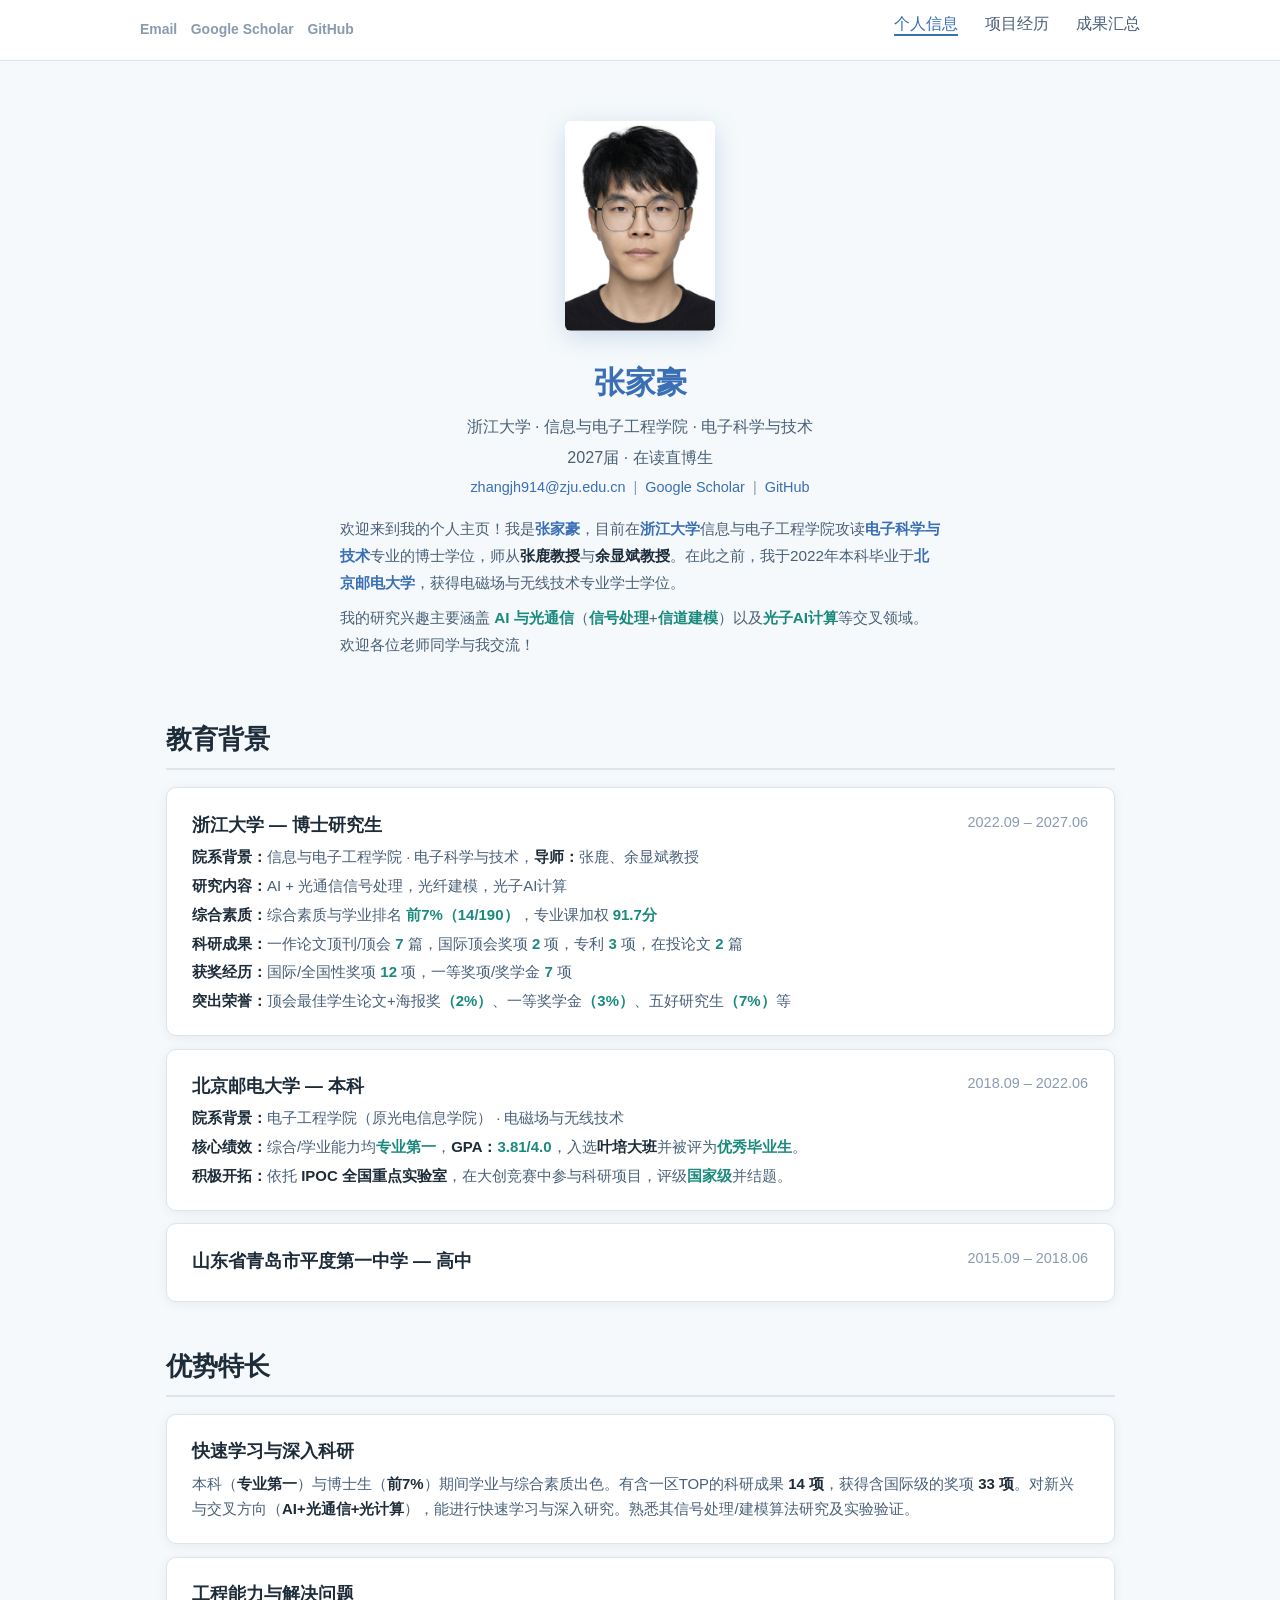
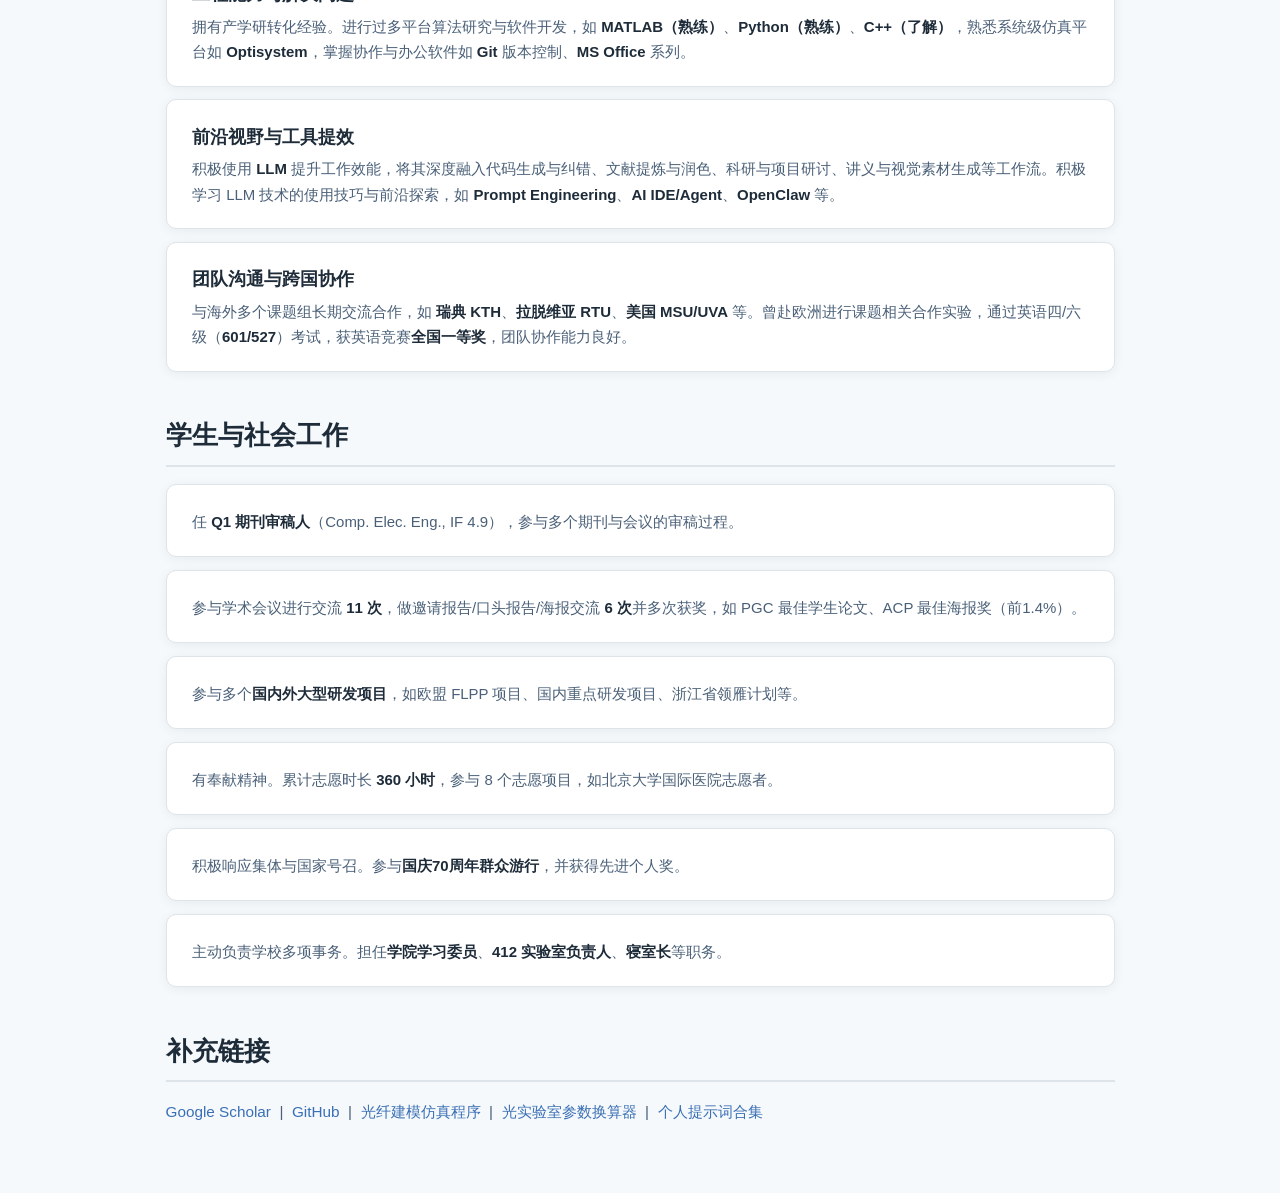
==== index.html @ 72819940 "version init" ====
<!DOCTYPE html>
<html lang="zh-CN">
<head>
  <meta charset="UTF-8">
  <meta name="viewport" content="width=device-width, initial-scale=1.0">
  <title>个人信息</title>
  <link rel="stylesheet" href="css/style.css">
</head>
<body>

<nav>
  <div class="nav-inner">
    <div class="nav-ext">
      <a href="mailto:zhangjh914@zju.edu.cn">Email</a>
      <a href="https://scholar.google.com/citations?user=K3w2-VYAAAAJ&hl=EN">Google Scholar</a>
      <a href="https://github.com/PDogan233">GitHub</a>
    </div>
    <ul class="nav-links">
      <li><a href="index.html" data-page="index.html">个人信息</a></li>
      <li><a href="projects.html" data-page="projects.html">项目经历</a></li>
      <li><a href="publications.html" data-page="publications.html">成果汇总</a></li>
    </ul>
  </div>
</nav>

<main>

  <!-- ====== 个人信息概览 ====== -->
  <div class="hero">
    <img class="hero-photo" src="images/personal-photo.png" alt="张家豪">
    <h1><span>张家豪</span></h1>
    <p class="info-line">浙江大学 · 信息与电子工程学院 · 电子科学与技术</p>
    <p class="info-line">2027届 · 在读直博生</p>


    <p style="font-size:.85rem;color:var(--muted);">
      <a href="mailto:zhangjh914@zju.edu.cn">zhangjh914@zju.edu.cn</a> &nbsp;|&nbsp;
      <a href="https://scholar.google.com/citations?user=K3w2-VYAAAAJ&hl=EN">Google Scholar</a> &nbsp;|&nbsp;
      <a href="https://github.com/PDogan233">GitHub</a>
    </p>

    <p style="max-width:600px;margin:1rem auto 0;font-size:.9rem;text-align:left;color:var(--text-l);line-height:1.75;">
      欢迎来到我的个人主页！我是<span style="color:var(--primary);font-weight:600;">张家豪</span>，目前在<span style="color:var(--primary);font-weight:600;">浙江大学</span>信息与电子工程学院攻读<span style="color:var(--primary);font-weight:600;">电子科学与技术</span>专业的博士学位，师从<strong>张鹿教授</strong>与<strong>余显斌教授</strong>。在此之前，我于2022年本科毕业于<span style="color:var(--primary);font-weight:600;">北京邮电大学</span>，获得电磁场与无线技术专业学士学位。
    </p>
    <p style="max-width:600px;margin:.5rem auto 0;font-size:.9rem;text-align:left;color:var(--text-l);line-height:1.75;">
      我的研究兴趣主要涵盖<span style="color:var(--accent);font-weight:600;"> AI 与光通信</span>（<span style="color:var(--accent);font-weight:600;">信号处理</span>+<span style="color:var(--accent);font-weight:600;">信道建模</span>）以及<span style="color:var(--accent);font-weight:600;">光子AI计算</span>等交叉领域。欢迎各位老师同学与我交流！
    </p>
  </div>

  <!-- ====== 教育背景 ====== -->
  <h2>教育背景</h2>

  <div class="edu-item">
    <div class="edu-head">
      <span class="edu-school">浙江大学 — 博士研究生</span>
      <span class="edu-period">2022.09 – 2027.06</span>
    </div>
    <div class="edu-detail"><strong>院系背景：</strong>信息与电子工程学院 · 电子科学与技术，<strong>导师：</strong>张鹿、余显斌教授</div>
    <div class="edu-detail"><strong>研究内容：</strong>AI + 光通信信号处理，光纤建模，光子AI计算</div>
    <div class="edu-detail"><strong>综合素质：</strong>综合素质与学业排名 <span style="color:var(--accent);font-weight:600;">前7%（14/190）</span>，专业课加权 <span style="color:var(--accent);font-weight:600;">91.7分</span></div>
    <div class="edu-detail"><strong>科研成果：</strong>一作论文顶刊/顶会 <span style="color:var(--accent);font-weight:600;">7</span> 篇，国际顶会奖项 <span style="color:var(--accent);font-weight:600;">2</span> 项，专利 <span style="color:var(--accent);font-weight:600;">3</span> 项，在投论文 <span style="color:var(--accent);font-weight:600;">2</span> 篇</div>
    <div class="edu-detail"><strong>获奖经历：</strong>国际/全国性奖项 <span style="color:var(--accent);font-weight:600;">12</span> 项，一等奖项/奖学金 <span style="color:var(--accent);font-weight:600;">7</span> 项</div>
    <div class="edu-detail"><strong>突出荣誉：</strong>顶会最佳学生论文+海报奖<span style="color:var(--accent);font-weight:600;">（2%）</span>、一等奖学金<span style="color:var(--accent);font-weight:600;">（3%）</span>、五好研究生<span style="color:var(--accent);font-weight:600;">（7%）</span>等</div>
  </div>

  <div class="edu-item">
    <div class="edu-head">
      <span class="edu-school">北京邮电大学 — 本科</span>
      <span class="edu-period">2018.09 – 2022.06</span>
    </div>
    <div class="edu-detail"><strong>院系背景：</strong>电子工程学院（原光电信息学院） · 电磁场与无线技术</div>
    <div class="edu-detail"><strong>核心绩效：</strong>综合/学业能力均<span style="color:var(--accent);font-weight:600;">专业第一</span>，<strong>GPA：</strong><span style="color:var(--accent);font-weight:600;">3.81/4.0</span>，入选<strong>叶培大班</strong>并被评为<span style="color:var(--accent);font-weight:600;">优秀毕业生</span>。</div>
    <div class="edu-detail"><strong>积极开拓：</strong>依托 <strong>IPOC 全国重点实验室</strong>，在大创竞赛中参与科研项目，评级<span style="color:var(--accent);font-weight:600;">国家级</span>并结题。</div>
  </div>

  <div class="edu-item">
    <div class="edu-head">
      <span class="edu-school">山东省青岛市平度第一中学 — 高中</span>
      <span class="edu-period">2015.09 – 2018.06</span>
    </div>
  </div>

  
  <!-- ====== 优势特长 ====== -->
  <h2>优势特长</h2>

  <div class="edu-item">
    <div class="edu-head">
      <span class="edu-school">快速学习与深入科研</span>
    </div>
    <div class="edu-detail">本科（<strong>专业第一</strong>）与博士生（<strong>前7%</strong>）期间学业与综合素质出色。有含一区TOP的科研成果 <strong>14 项</strong>，获得含国际级的奖项 <strong>33 项</strong>。对新兴与交叉方向（<strong>AI+光通信+光计算</strong>），能进行快速学习与深入研究。熟悉其信号处理/建模算法研究及实验验证。</div>
  </div>

  <div class="edu-item">
    <div class="edu-head">
      <span class="edu-school">工程能力与解决问题</span>
    </div>
    <div class="edu-detail">拥有产学研转化经验。进行过多平台算法研究与软件开发，如 <strong>MATLAB（熟练）</strong>、<strong>Python（熟练）</strong>、<strong>C++（了解）</strong>，熟悉系统级仿真平台如 <strong>Optisystem</strong>，掌握协作与办公软件如 <strong>Git</strong> 版本控制、<strong>MS Office</strong> 系列。</div>
  </div>

  <div class="edu-item">
    <div class="edu-head">
      <span class="edu-school">前沿视野与工具提效</span>
    </div>
    <div class="edu-detail">积极使用 <strong>LLM</strong> 提升工作效能，将其深度融入代码生成与纠错、文献提炼与润色、科研与项目研讨、讲义与视觉素材生成等工作流。积极学习 LLM 技术的使用技巧与前沿探索，如 <strong>Prompt Engineering</strong>、<strong>AI IDE/Agent</strong>、<strong>OpenClaw</strong> 等。</div>
  </div>

  <div class="edu-item">
    <div class="edu-head">
      <span class="edu-school">团队沟通与跨国协作</span>
    </div>
    <div class="edu-detail">与海外多个课题组长期交流合作，如 <strong>瑞典 KTH</strong>、<strong>拉脱维亚 RTU</strong>、<strong>美国 MSU/UVA</strong> 等。曾赴欧洲进行课题相关合作实验，通过英语四/六级（<strong>601/527</strong>）考试，获英语竞赛<strong>全国一等奖</strong>，团队协作能力良好。</div>
  </div>


  <!-- ====== 学生与社会工作 ====== -->
  <h2>学生与社会工作</h2>

  <div class="edu-item">
    <div class="edu-detail">任 <strong>Q1 期刊审稿人</strong>（Comp. Elec. Eng., IF 4.9），参与多个期刊与会议的审稿过程。</div>
  </div>

  <div class="edu-item">
    <div class="edu-detail">参与学术会议进行交流 <strong>11 次</strong>，做邀请报告/口头报告/海报交流 <strong>6 次</strong>并多次获奖，如 PGC 最佳学生论文、ACP 最佳海报奖（前1.4%）。</div>
  </div>

  <div class="edu-item">
    <div class="edu-detail">参与多个<strong>国内外大型研发项目</strong>，如欧盟 FLPP 项目、国内重点研发项目、浙江省领雁计划等。</div>
  </div>

  <div class="edu-item">
    <div class="edu-detail">有奉献精神。累计志愿时长 <strong>360 小时</strong>，参与 8 个志愿项目，如北京大学国际医院志愿者。</div>
  </div>

  <div class="edu-item">
    <div class="edu-detail">积极响应集体与国家号召。参与<strong>国庆70周年群众游行</strong>，并获得先进个人奖。</div>
  </div>

  <div class="edu-item">
    <div class="edu-detail">主动负责学校多项事务。担任<strong>学院学习委员</strong>、<strong>412 实验室负责人</strong>、<strong>寝室长</strong>等职务。</div>
  </div>

  <!-- ====== 补充链接 ====== -->
  <h2>补充链接</h2>

  <p style="font-size:.9rem;color:var(--text-l);margin-bottom:1rem;">
    <a href="https://scholar.google.com/citations?user=K3w2-VYAAAAJ&hl=EN">Google Scholar</a> &nbsp;|&nbsp;
    <a href="https://github.com/PDogan233">GitHub</a> &nbsp;|&nbsp;
    <a href="https://github.com/PDogan233/DP-WDM-Fiber">光纤建模仿真程序</a> &nbsp;|&nbsp;
    <a href="https://www.lingguang.com/share/FLASH_APP-3b18d23e-ca1c-4d21-a9f2-0023d92fe38939">光实验室参数换算器</a> &nbsp;|&nbsp;
    <a href="https://docs.qq.com/doc/DR2hmRXVwcE5vS21S">个人提示词合集</a>
  </p>

</main>


<script src="js/main.js"></script>
</body>
</html>
---- css/style.css ----
/* ===== Reset & Variables ===== */
*, *::before, *::after { box-sizing: border-box; margin: 0; padding: 0; }

:root {
  --bg:        #f5f9fb;
  --surface:   #ffffff;
  --primary:   #3a6fb5;
  --primary-d: #2b5590;
  --accent:    #1a8a7d;
  --text:      #1e2c3a;
  --text-l:    #4a6078;
  --border:    #dde4ea;
  --muted:     #8a9bb0;
  --radius:    10px;
  --shadow:    0 2px 12px rgba(0,0,0,.06);
  --max-w:     1000px;
}

html { font-size: 17px; scroll-behavior: smooth; }

body {
  font-family: -apple-system, BlinkMacSystemFont, "Segoe UI", Roboto, Oxygen,
    Ubuntu, Cantarell, "Helvetica Neue", "Microsoft YaHei", "微软雅黑", sans-serif;
  color: var(--text); background: var(--bg); line-height: 1.7;
  min-height: 100vh; display: flex; flex-direction: column;
}

/* ===== Navigation ===== */
nav {
  background: var(--surface); border-bottom: 1px solid var(--border);
  padding: 0 1.5rem; position: sticky; top: 0; z-index: 100;
}
.nav-inner {
  max-width: var(--max-w); margin: 0 auto;
  display: flex; align-items: center; justify-content: space-between; height: 60px;
}
.nav-ext { display: flex; gap: .8rem; align-items: center; }
.nav-ext a {
  font-size: .82rem; font-weight: 600; color: var(--muted); text-decoration: none;
  transition: color .2s;
}
.nav-ext a:hover { color: var(--primary); }
.nav-links { display: flex; gap: 1.6rem; list-style: none; align-items: center; }
.nav-links a {
  text-decoration: none; color: var(--text-l); font-weight: 500; font-size: 0.95rem;
  padding-bottom: 2px; border-bottom: 2px solid transparent; transition: color .2s;
}
.nav-links a:hover, .nav-links a.active { color: var(--primary); border-bottom-color: var(--primary); }

/* ===== Main ===== */
main {
  flex: 1; max-width: var(--max-w); width: 100%; margin: 0 auto; padding: 3rem 1.5rem;
}

/* ===== Typography ===== */
h1 { font-size: 2.0rem; color: var(--text); margin-bottom: .3rem; }
h2 {
  font-size: 1.5rem; color: var(--text); margin: 2.5rem 0 1rem;
  padding-bottom: .4rem; border-bottom: 2px solid var(--border);
}
h3 { font-size: 1.15rem; color: var(--primary); margin: 1.5rem 0 .5rem; }
p  { color: var(--text-l); margin-bottom: .75rem; }
a  { color: var(--primary); text-decoration: none; }
a:hover { text-decoration: underline; }
strong { color: var(--text); }
ul, ol { color: var(--text-l); margin: .5rem 0 .75rem 1.5rem; }
li { margin-bottom: .4rem; }
hr { border: none; border-top: 1px solid var(--border); margin: 2rem 0; }

/* ===== Tables ===== */
table { width: 100%; border-collapse: collapse; margin: 1rem 0; font-size: .88rem; }
td, th { padding: .5rem .75rem; border-bottom: 1px solid var(--border); color: var(--text-l); text-align: left; }
th { font-weight: 600; color: var(--text); }

/* ===== Cards ===== */
.card-grid {
  display: grid; grid-template-columns: repeat(auto-fill, minmax(260px, 1fr)); gap: 1rem; margin: 1rem 0;
}
.card {
  background: var(--surface); border: 1px solid var(--border);
  border-radius: var(--radius); padding: 1.25rem 1.5rem; box-shadow: var(--shadow);
}
.card h4 { color: var(--accent); margin-bottom: .3rem; font-size: .95rem; }

/* ===== Home / Personal Info ===== */
.hero {
  text-align: center; padding: .5rem 0 1rem;
  max-width: 640px; margin: 0 auto;
}
.hero-photo {
  width: 150px; height: 210px; border-radius: 6px;
  object-fit: cover; display: block; margin: 0 auto 1.5rem;
  box-shadow: 0 6px 24px rgba(58,111,181,.22);
}
.hero h1 { font-size: 1.8rem; }
.hero h1 span { color: var(--primary); }
.hero .info-line { font-size: .95rem; color: var(--text-l); margin-bottom: .2rem; }

.info-table { width: 100%; max-width: 550px; margin: 0 auto 1.5rem; }
.info-table td { padding: .3rem .5rem; border: none; font-size: .9rem; }
.info-table td:first-child { font-weight: 600; color: var(--text); width: 85px; white-space: nowrap; }

/* ===== Education items ===== */
.edu-item {
  background: var(--surface); border: 1px solid var(--border);
  border-radius: var(--radius); padding: 1.25rem 1.5rem; margin-bottom: .75rem; box-shadow: var(--shadow);
}
.edu-item .edu-head { display: flex; justify-content: space-between; flex-wrap: wrap; gap: .5rem; margin-bottom: .25rem; }
.edu-item .edu-school { font-weight: 700; font-size: 1.05rem; color: var(--text); }
.edu-item .edu-period { font-size: .85rem; color: var(--muted); font-weight: 500; white-space: nowrap; }
.edu-item .edu-detail { font-size: .88rem; color: var(--text-l); margin-top: .2rem; }

/* ===== Research / Project cards ===== */
.proj-card {
  background: var(--surface); border: 1px solid var(--border);
  border-radius: var(--radius); padding: 1.5rem 1.75rem; margin-bottom: 1.25rem;
  box-shadow: var(--shadow); transition: transform .2s, box-shadow .2s;
}
.proj-card:hover { transform: translateY(-2px); box-shadow: 0 8px 28px rgba(0,0,0,.1); }
.proj-card h3 { font-size: 1.1rem; color: var(--text); margin: 0 0 .3rem; }
.proj-card .proj-head { display: flex; justify-content: space-between; flex-wrap: wrap; gap: .5rem; align-items: baseline; }
.proj-card .proj-period { font-size: .82rem; color: var(--muted); font-weight: 500; white-space: nowrap; }
.proj-card .proj-role { display: inline-block; background: #eaf1f7; color: var(--primary); padding: .15rem .6rem; border-radius: 4px; font-size: .78rem; font-weight: 600; margin: .4rem 0 .5rem; }
.proj-card .proj-goal { font-size: .9rem; color: var(--text-l); margin-bottom: .5rem; }
.proj-card .proj-outcome { font-size: .88rem; color: var(--text-l); padding-left: .75rem; border-left: 3px solid var(--accent); }

/* ===== Internship card ===== */
.intern-card {
  background: var(--surface); border: 1px solid var(--accent);
  border-radius: var(--radius); padding: 1.5rem 1.75rem; margin-bottom: 1.25rem;
  box-shadow: var(--shadow);
}
.intern-card h3 { color: var(--accent); margin: 0 0 .3rem; }

/* ===== Skills tags ===== */
.tags { display: flex; flex-wrap: wrap; gap: .4rem; margin-top: .5rem; }
.tag {
  background: #eaf1f7; color: var(--primary);
  padding: .25rem .65rem; border-radius: 20px; font-size: .8rem; font-weight: 500;
}

/* ===== Footer ===== */
footer {
  text-align: center; padding: 1.5rem; color: var(--muted);
  font-size: .8rem; border-top: 1px solid var(--border); background: var(--surface);
}

/* ===== Responsive ===== */
@media (max-width: 700px) {
  .nav-links { gap: .8rem; }
  .nav-links a { font-size: .82rem; }
  .hero h1 { font-size: 1.8rem; }
}
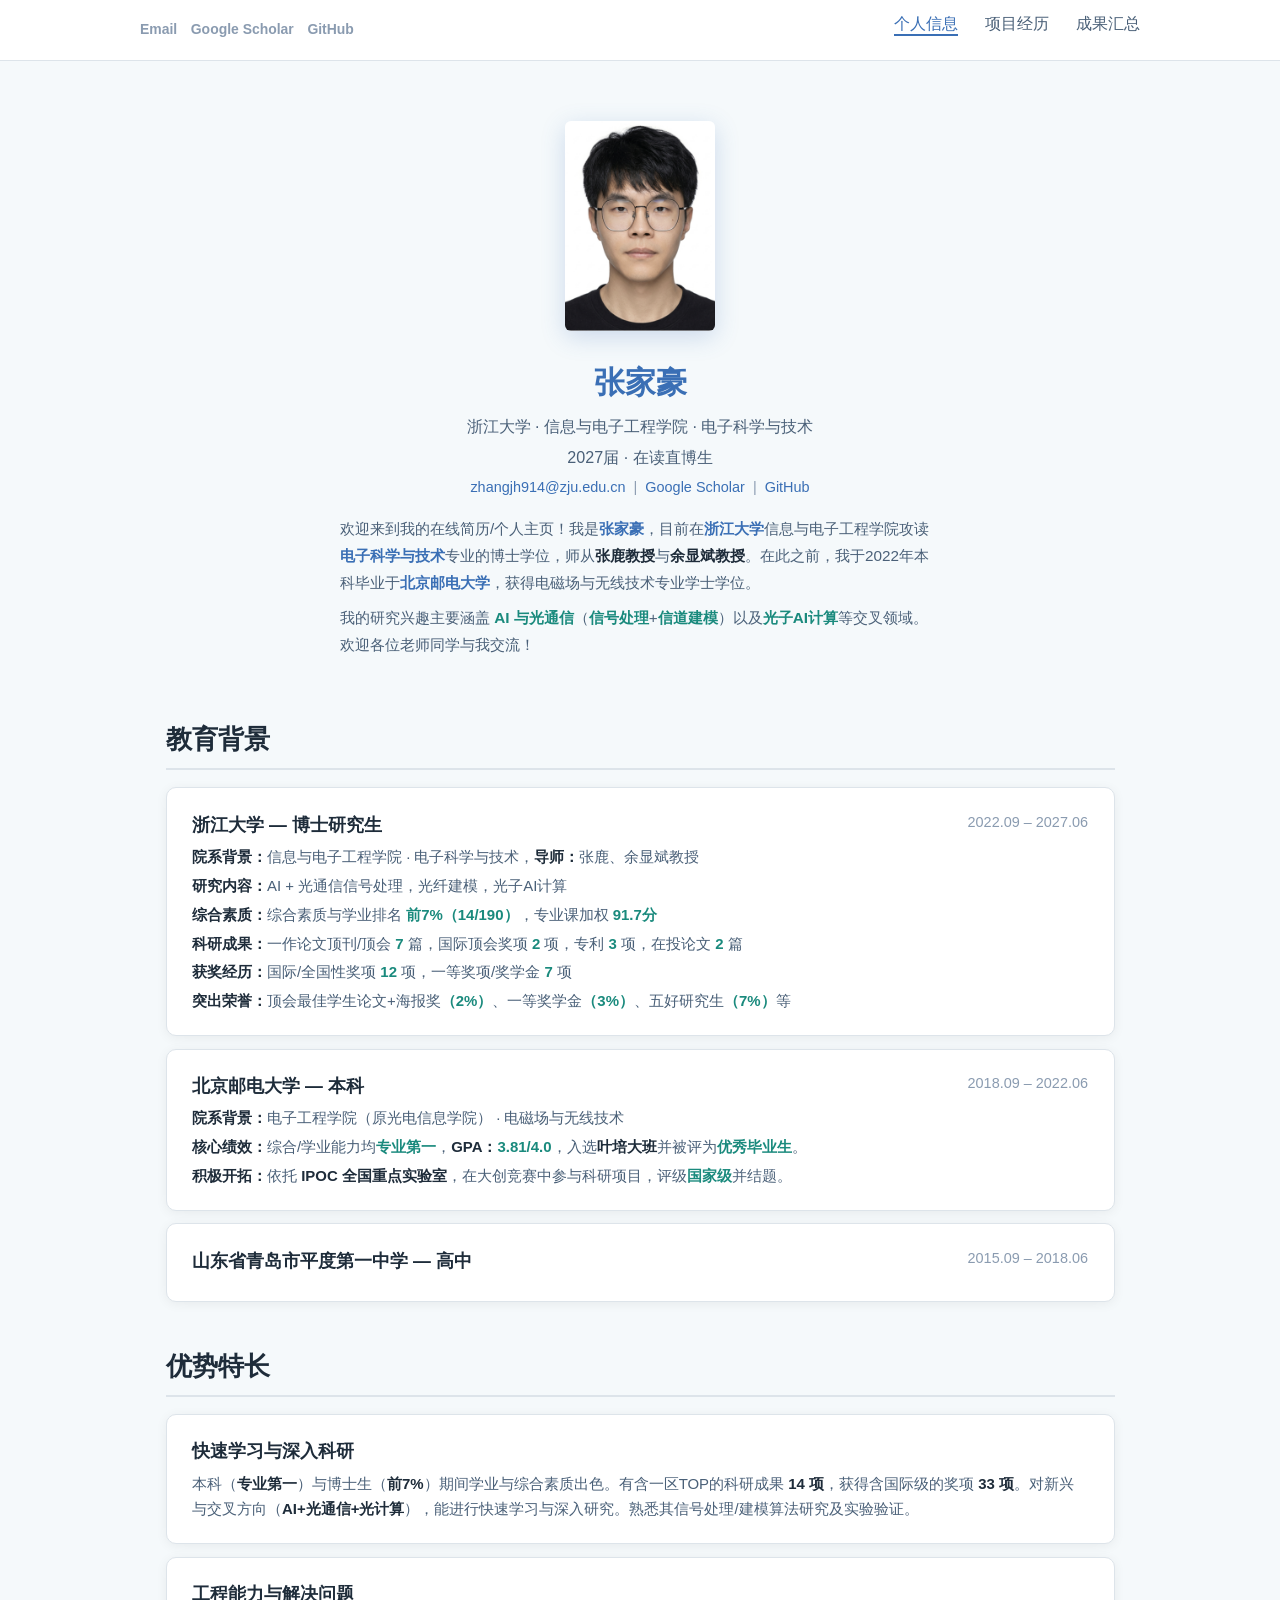
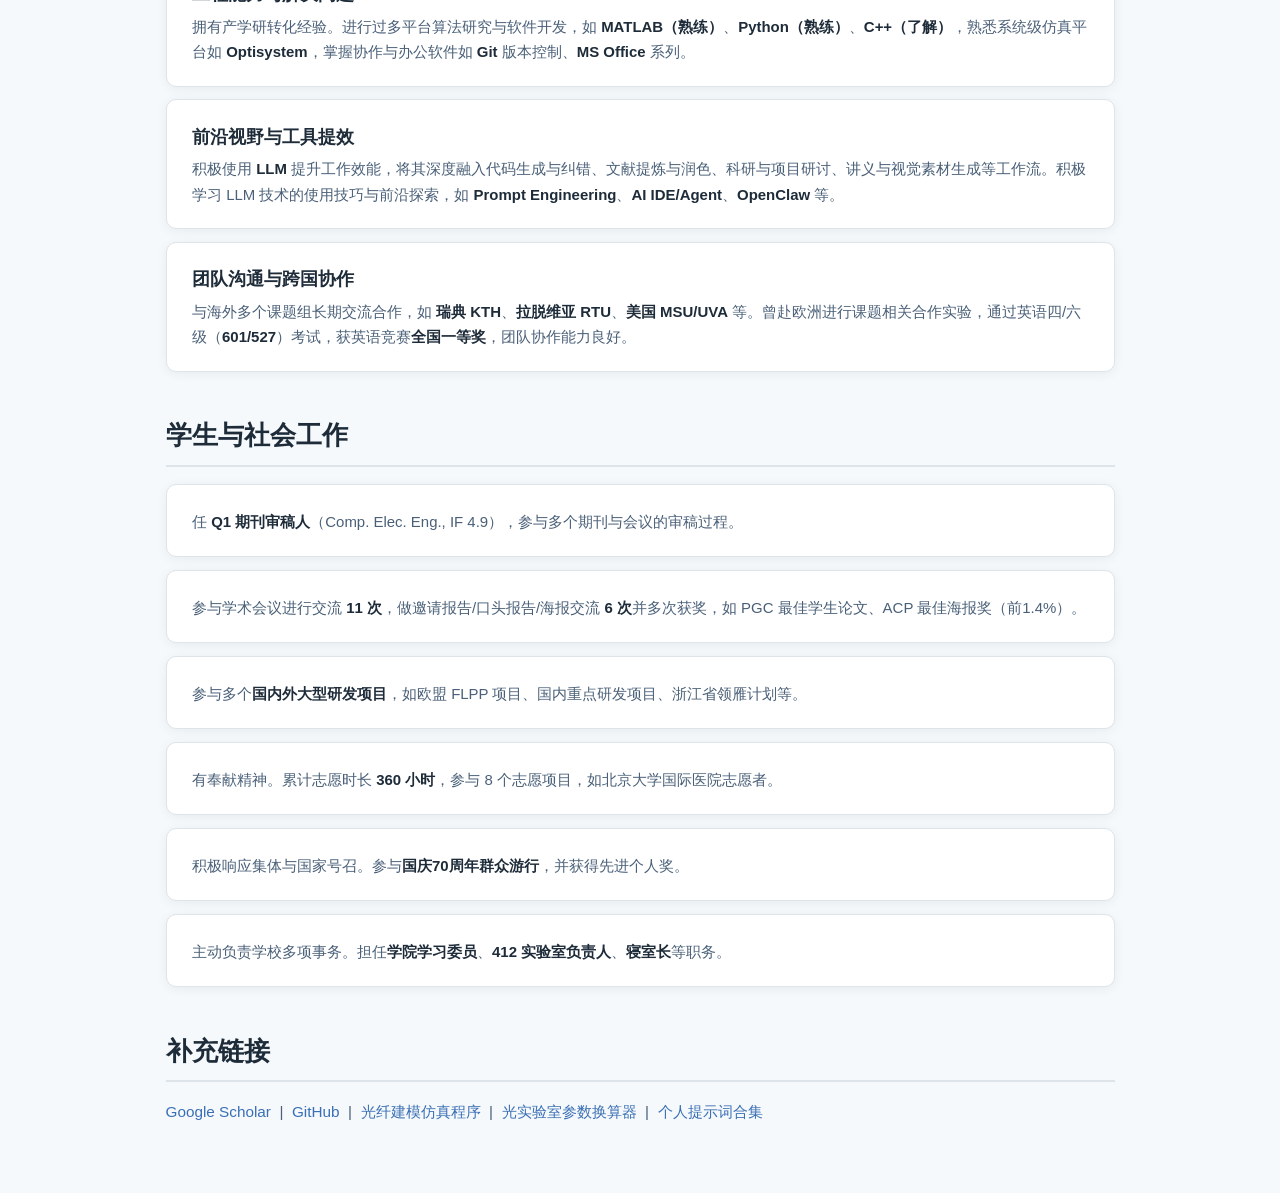
==== commit 90bf6d05: "final" ====
--- a/index.html
+++ b/index.html
@@ -40,7 +40,7 @@
     </p>
 
     <p style="max-width:600px;margin:1rem auto 0;font-size:.9rem;text-align:left;color:var(--text-l);line-height:1.75;">
-      欢迎来到我的个人主页！我是<span style="color:var(--primary);font-weight:600;">张家豪</span>，目前在<span style="color:var(--primary);font-weight:600;">浙江大学</span>信息与电子工程学院攻读<span style="color:var(--primary);font-weight:600;">电子科学与技术</span>专业的博士学位，师从<strong>张鹿教授</strong>与<strong>余显斌教授</strong>。在此之前，我于2022年本科毕业于<span style="color:var(--primary);font-weight:600;">北京邮电大学</span>，获得电磁场与无线技术专业学士学位。
+      欢迎来到我的在线简历/个人主页！我是<span style="color:var(--primary);font-weight:600;">张家豪</span>，目前在<span style="color:var(--primary);font-weight:600;">浙江大学</span>信息与电子工程学院攻读<span style="color:var(--primary);font-weight:600;">电子科学与技术</span>专业的博士学位，师从<strong>张鹿教授</strong>与<strong>余显斌教授</strong>。在此之前，我于2022年本科毕业于<span style="color:var(--primary);font-weight:600;">北京邮电大学</span>，获得电磁场与无线技术专业学士学位。
     </p>
     <p style="max-width:600px;margin:.5rem auto 0;font-size:.9rem;text-align:left;color:var(--text-l);line-height:1.75;">
       我的研究兴趣主要涵盖<span style="color:var(--accent);font-weight:600;"> AI 与光通信</span>（<span style="color:var(--accent);font-weight:600;">信号处理</span>+<span style="color:var(--accent);font-weight:600;">信道建模</span>）以及<span style="color:var(--accent);font-weight:600;">光子AI计算</span>等交叉领域。欢迎各位老师同学与我交流！
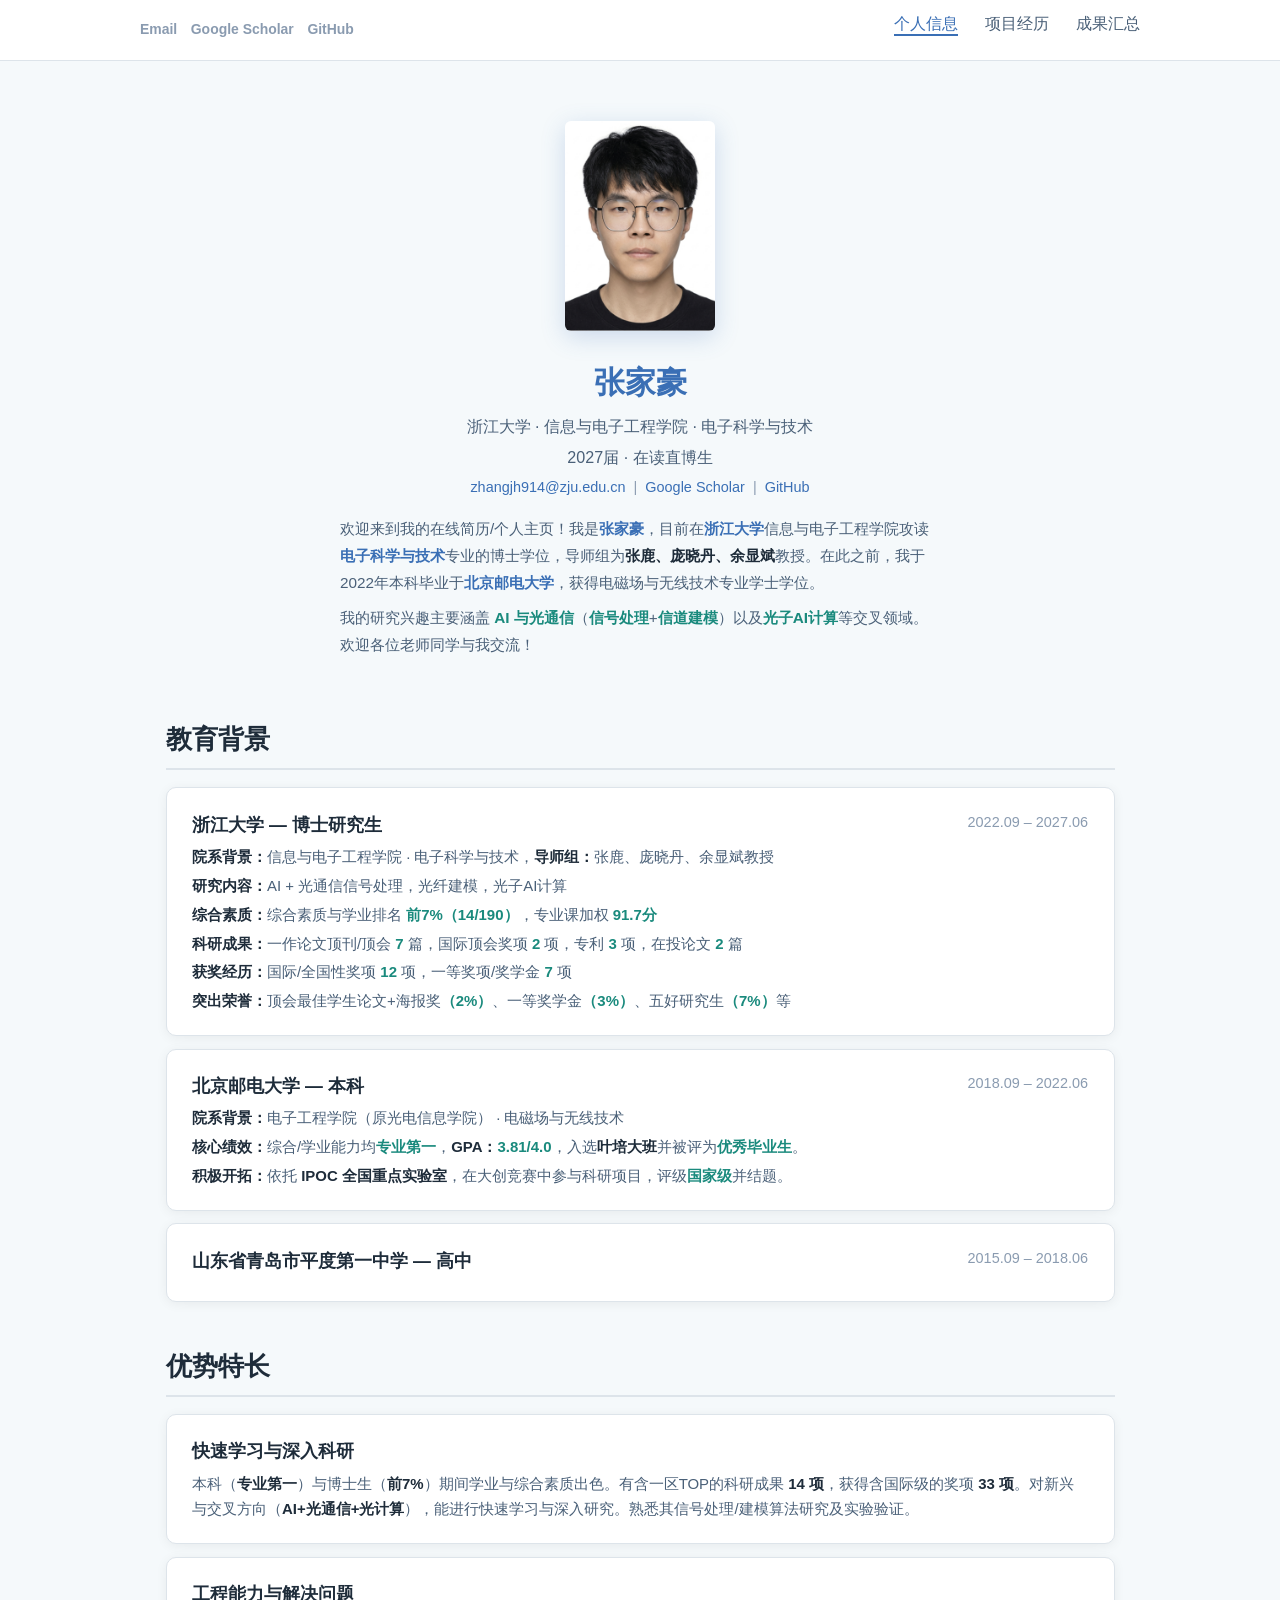
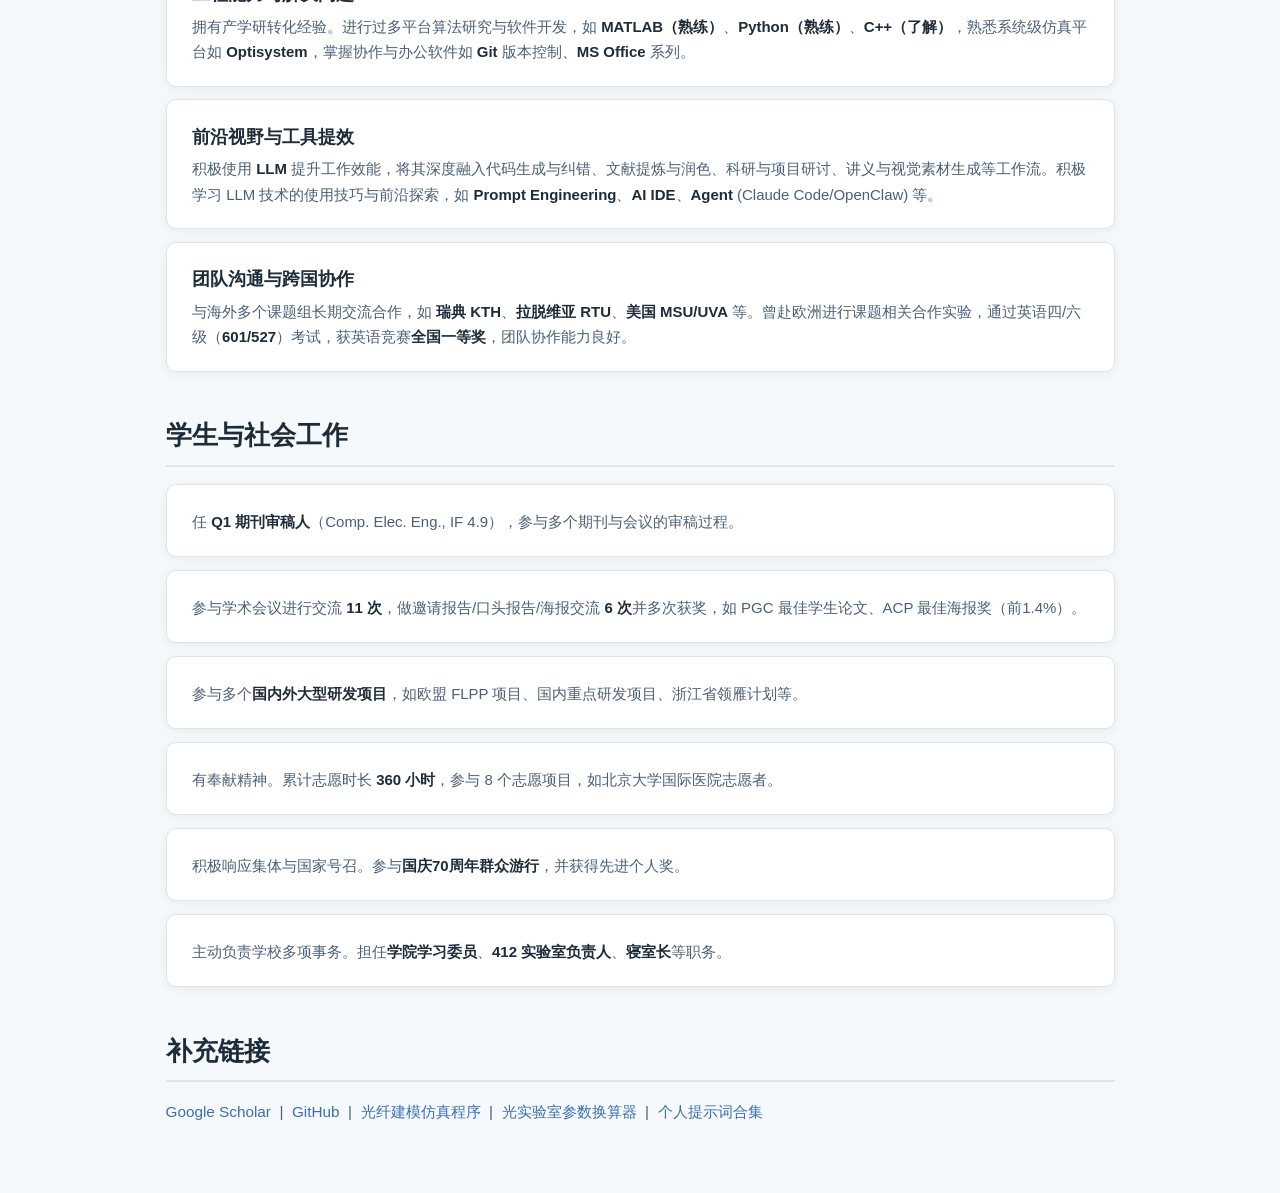
==== commit 116a4c7b: "content revision" ====
--- a/index.html
+++ b/index.html
@@ -40,7 +40,7 @@
     </p>
 
     <p style="max-width:600px;margin:1rem auto 0;font-size:.9rem;text-align:left;color:var(--text-l);line-height:1.75;">
-      欢迎来到我的在线简历/个人主页！我是<span style="color:var(--primary);font-weight:600;">张家豪</span>，目前在<span style="color:var(--primary);font-weight:600;">浙江大学</span>信息与电子工程学院攻读<span style="color:var(--primary);font-weight:600;">电子科学与技术</span>专业的博士学位，师从<strong>张鹿教授</strong>与<strong>余显斌教授</strong>。在此之前，我于2022年本科毕业于<span style="color:var(--primary);font-weight:600;">北京邮电大学</span>，获得电磁场与无线技术专业学士学位。
+      欢迎来到我的在线简历/个人主页！我是<span style="color:var(--primary);font-weight:600;">张家豪</span>，目前在<span style="color:var(--primary);font-weight:600;">浙江大学</span>信息与电子工程学院攻读<span style="color:var(--primary);font-weight:600;">电子科学与技术</span>专业的博士学位，导师组为<strong>张鹿、庞晓丹、余显斌</strong>教授。在此之前，我于2022年本科毕业于<span style="color:var(--primary);font-weight:600;">北京邮电大学</span>，获得电磁场与无线技术专业学士学位。
     </p>
     <p style="max-width:600px;margin:.5rem auto 0;font-size:.9rem;text-align:left;color:var(--text-l);line-height:1.75;">
       我的研究兴趣主要涵盖<span style="color:var(--accent);font-weight:600;"> AI 与光通信</span>（<span style="color:var(--accent);font-weight:600;">信号处理</span>+<span style="color:var(--accent);font-weight:600;">信道建模</span>）以及<span style="color:var(--accent);font-weight:600;">光子AI计算</span>等交叉领域。欢迎各位老师同学与我交流！
@@ -55,7 +55,7 @@
       <span class="edu-school">浙江大学 — 博士研究生</span>
       <span class="edu-period">2022.09 – 2027.06</span>
     </div>
-    <div class="edu-detail"><strong>院系背景：</strong>信息与电子工程学院 · 电子科学与技术，<strong>导师：</strong>张鹿、余显斌教授</div>
+    <div class="edu-detail"><strong>院系背景：</strong>信息与电子工程学院 · 电子科学与技术，<strong>导师组：</strong>张鹿、庞晓丹、余显斌教授</div>
     <div class="edu-detail"><strong>研究内容：</strong>AI + 光通信信号处理，光纤建模，光子AI计算</div>
     <div class="edu-detail"><strong>综合素质：</strong>综合素质与学业排名 <span style="color:var(--accent);font-weight:600;">前7%（14/190）</span>，专业课加权 <span style="color:var(--accent);font-weight:600;">91.7分</span></div>
     <div class="edu-detail"><strong>科研成果：</strong>一作论文顶刊/顶会 <span style="color:var(--accent);font-weight:600;">7</span> 篇，国际顶会奖项 <span style="color:var(--accent);font-weight:600;">2</span> 项，专利 <span style="color:var(--accent);font-weight:600;">3</span> 项，在投论文 <span style="color:var(--accent);font-weight:600;">2</span> 篇</div>
@@ -102,7 +102,7 @@
     <div class="edu-head">
       <span class="edu-school">前沿视野与工具提效</span>
     </div>
-    <div class="edu-detail">积极使用 <strong>LLM</strong> 提升工作效能，将其深度融入代码生成与纠错、文献提炼与润色、科研与项目研讨、讲义与视觉素材生成等工作流。积极学习 LLM 技术的使用技巧与前沿探索，如 <strong>Prompt Engineering</strong>、<strong>AI IDE/Agent</strong>、<strong>OpenClaw</strong> 等。</div>
+    <div class="edu-detail">积极使用 <strong>LLM</strong> 提升工作效能，将其深度融入代码生成与纠错、文献提炼与润色、科研与项目研讨、讲义与视觉素材生成等工作流。积极学习 LLM 技术的使用技巧与前沿探索，如 <strong>Prompt Engineering</strong>、<strong>AI IDE</strong>、<strong>Agent</strong> (Claude Code/OpenClaw) 等。</div>
   </div>
 
   <div class="edu-item">
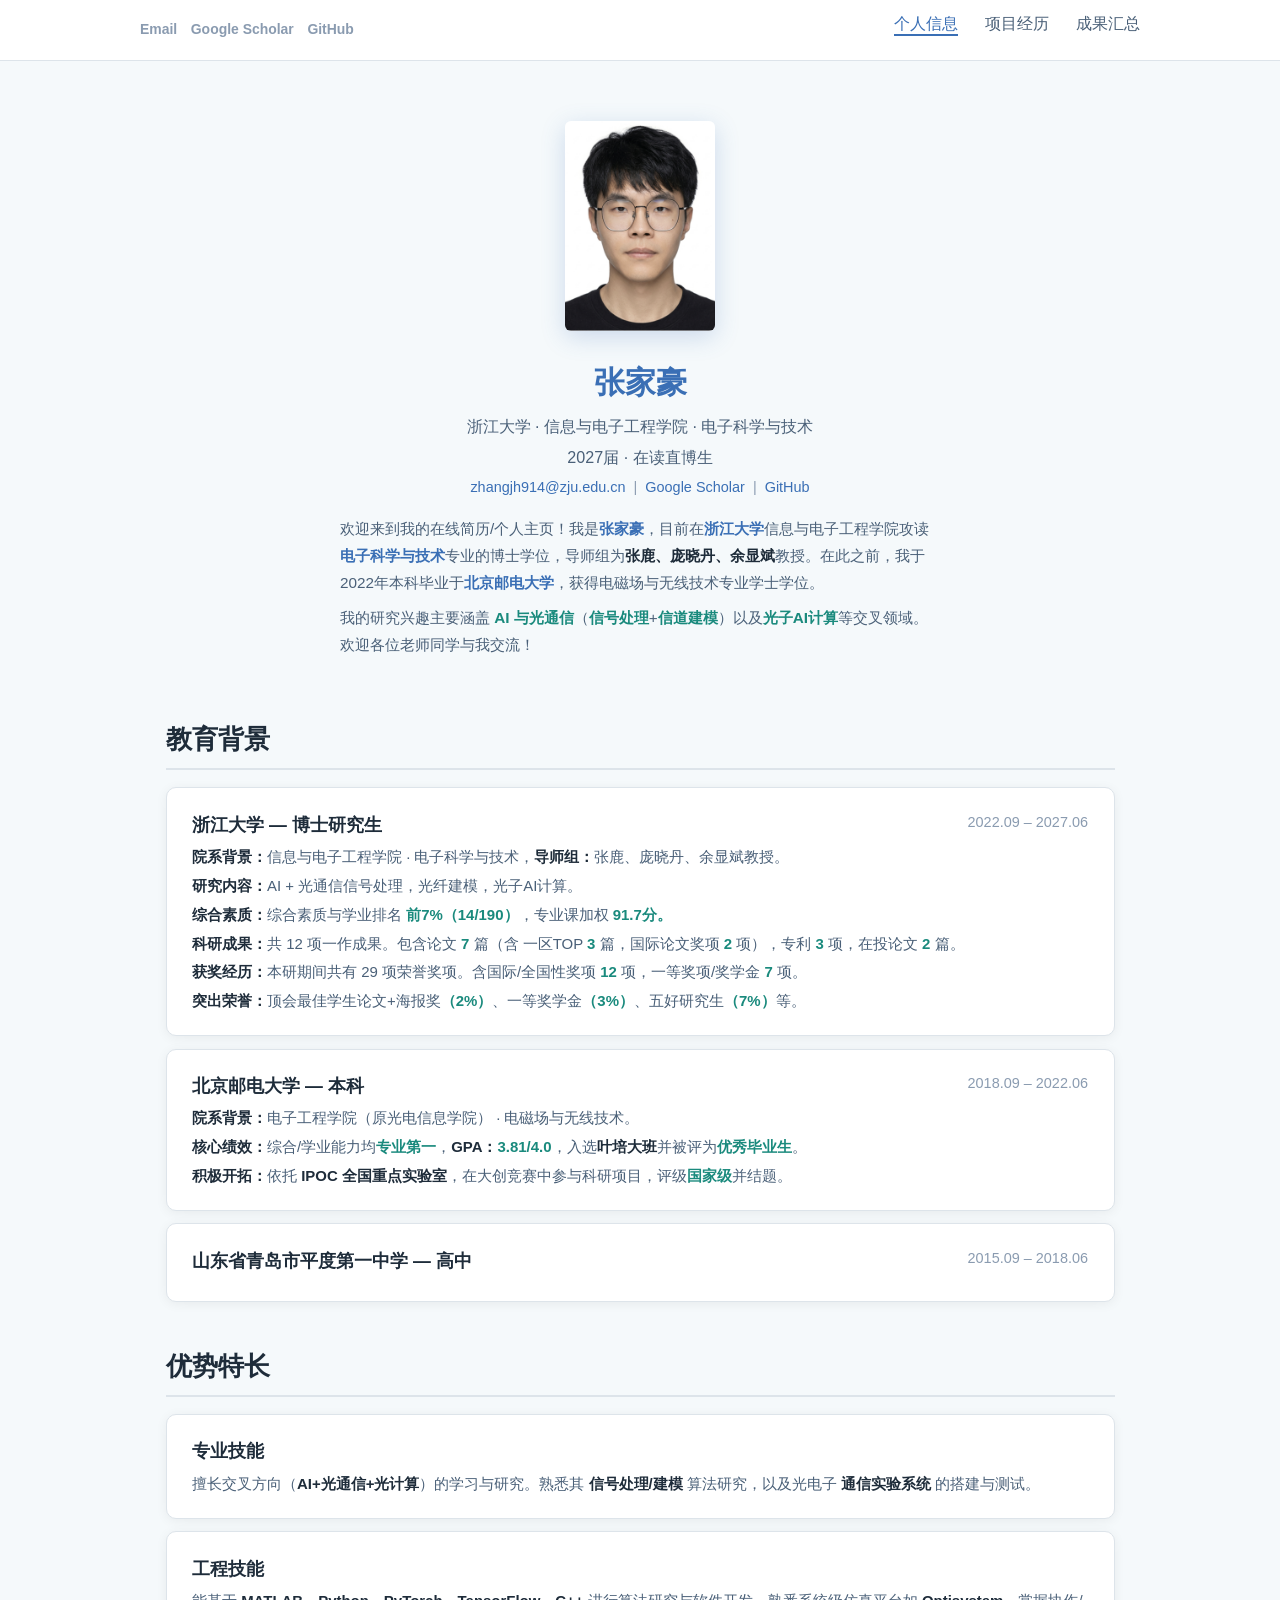
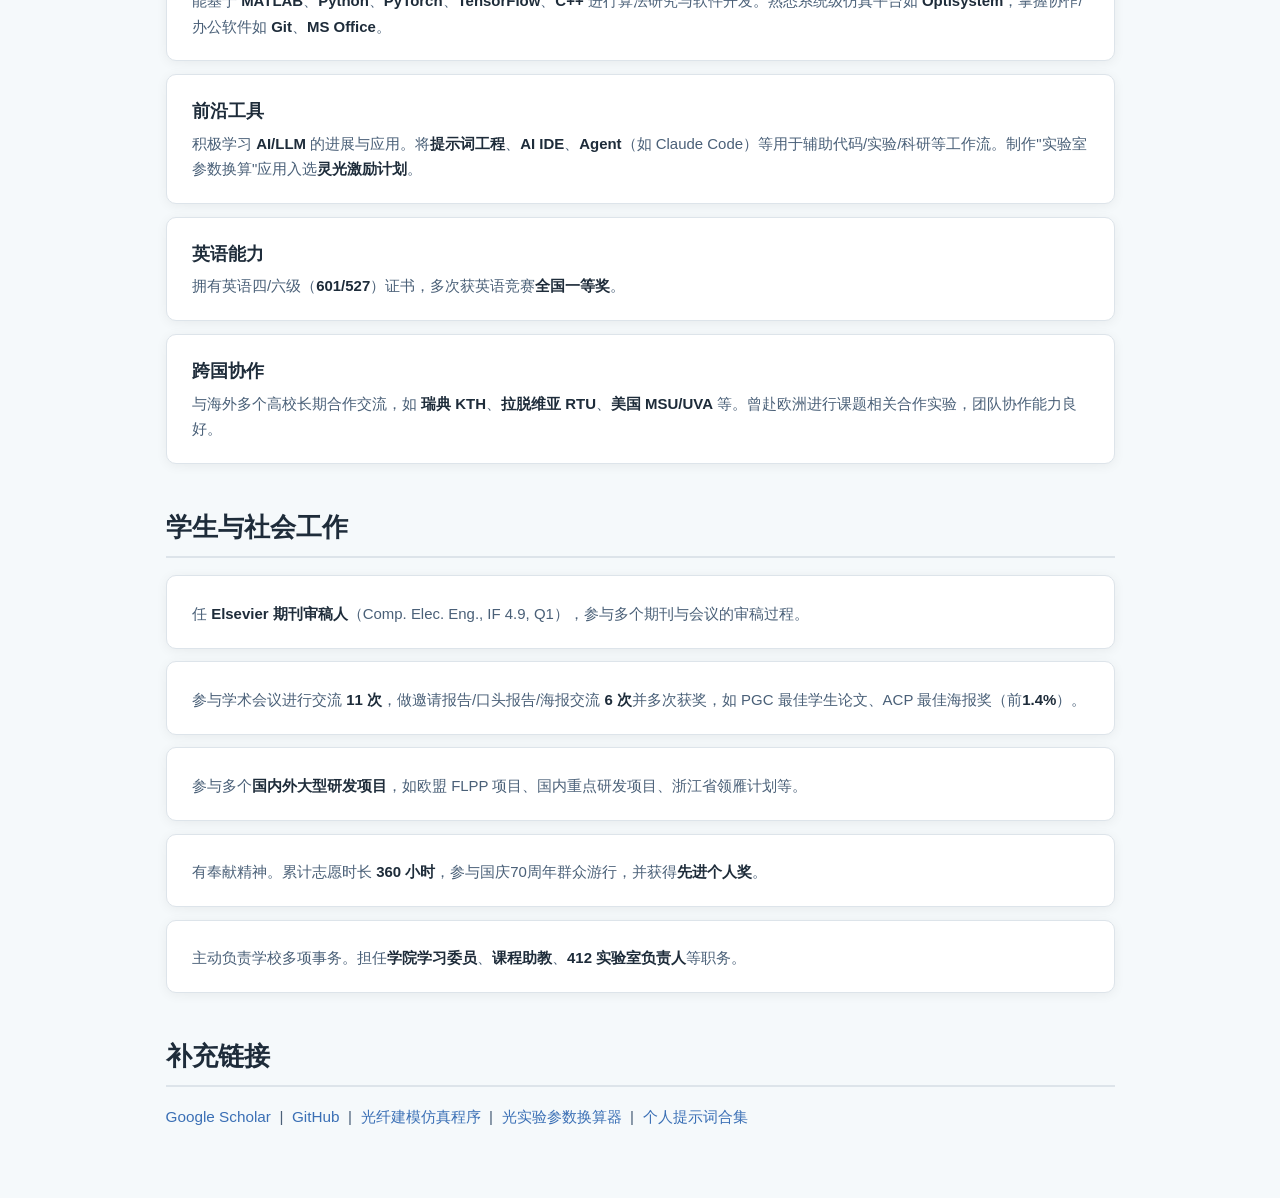
==== commit 153f4c0a: "update index" ====
--- a/index.html
+++ b/index.html
@@ -55,12 +55,12 @@
       <span class="edu-school">浙江大学 — 博士研究生</span>
       <span class="edu-period">2022.09 – 2027.06</span>
     </div>
-    <div class="edu-detail"><strong>院系背景：</strong>信息与电子工程学院 · 电子科学与技术，<strong>导师组：</strong>张鹿、庞晓丹、余显斌教授</div>
-    <div class="edu-detail"><strong>研究内容：</strong>AI + 光通信信号处理，光纤建模，光子AI计算</div>
-    <div class="edu-detail"><strong>综合素质：</strong>综合素质与学业排名 <span style="color:var(--accent);font-weight:600;">前7%（14/190）</span>，专业课加权 <span style="color:var(--accent);font-weight:600;">91.7分</span></div>
-    <div class="edu-detail"><strong>科研成果：</strong>一作论文顶刊/顶会 <span style="color:var(--accent);font-weight:600;">7</span> 篇，国际顶会奖项 <span style="color:var(--accent);font-weight:600;">2</span> 项，专利 <span style="color:var(--accent);font-weight:600;">3</span> 项，在投论文 <span style="color:var(--accent);font-weight:600;">2</span> 篇</div>
-    <div class="edu-detail"><strong>获奖经历：</strong>国际/全国性奖项 <span style="color:var(--accent);font-weight:600;">12</span> 项，一等奖项/奖学金 <span style="color:var(--accent);font-weight:600;">7</span> 项</div>
-    <div class="edu-detail"><strong>突出荣誉：</strong>顶会最佳学生论文+海报奖<span style="color:var(--accent);font-weight:600;">（2%）</span>、一等奖学金<span style="color:var(--accent);font-weight:600;">（3%）</span>、五好研究生<span style="color:var(--accent);font-weight:600;">（7%）</span>等</div>
+    <div class="edu-detail"><strong>院系背景：</strong>信息与电子工程学院 · 电子科学与技术，<strong>导师组：</strong>张鹿、庞晓丹、余显斌教授。</div>
+    <div class="edu-detail"><strong>研究内容：</strong>AI + 光通信信号处理，光纤建模，光子AI计算。</div>
+    <div class="edu-detail"><strong>综合素质：</strong>综合素质与学业排名 <span style="color:var(--accent);font-weight:600;">前7%（14/190）</span>，专业课加权 <span style="color:var(--accent);font-weight:600;">91.7分。</span></div>
+    <div class="edu-detail"><strong>科研成果：</strong>共 12 项一作成果。包含论文 <span style="color:var(--accent);font-weight:600;">7</span> 篇（含 一区TOP <span style="color:var(--accent);font-weight:600;">3</span> 篇，国际论文奖项 <span style="color:var(--accent);font-weight:600;">2</span> 项），专利 <span style="color:var(--accent);font-weight:600;">3</span> 项，在投论文 <span style="color:var(--accent);font-weight:600;">2</span> 篇。</div>
+    <div class="edu-detail"><strong>获奖经历：</strong>本研期间共有 29 项荣誉奖项。含国际/全国性奖项 <span style="color:var(--accent);font-weight:600;">12</span> 项，一等奖项/奖学金 <span style="color:var(--accent);font-weight:600;">7</span> 项。</div>
+    <div class="edu-detail"><strong>突出荣誉：</strong>顶会最佳学生论文+海报奖<span style="color:var(--accent);font-weight:600;">（2%）</span>、一等奖学金<span style="color:var(--accent);font-weight:600;">（3%）</span>、五好研究生<span style="color:var(--accent);font-weight:600;">（7%）</span>等。</div>
   </div>
 
   <div class="edu-item">
@@ -68,7 +68,7 @@
       <span class="edu-school">北京邮电大学 — 本科</span>
       <span class="edu-period">2018.09 – 2022.06</span>
     </div>
-    <div class="edu-detail"><strong>院系背景：</strong>电子工程学院（原光电信息学院） · 电磁场与无线技术</div>
+    <div class="edu-detail"><strong>院系背景：</strong>电子工程学院（原光电信息学院） · 电磁场与无线技术。</div>
     <div class="edu-detail"><strong>核心绩效：</strong>综合/学业能力均<span style="color:var(--accent);font-weight:600;">专业第一</span>，<strong>GPA：</strong><span style="color:var(--accent);font-weight:600;">3.81/4.0</span>，入选<strong>叶培大班</strong>并被评为<span style="color:var(--accent);font-weight:600;">优秀毕业生</span>。</div>
     <div class="edu-detail"><strong>积极开拓：</strong>依托 <strong>IPOC 全国重点实验室</strong>，在大创竞赛中参与科研项目，评级<span style="color:var(--accent);font-weight:600;">国家级</span>并结题。</div>
   </div>
@@ -86,42 +86,48 @@
 
   <div class="edu-item">
     <div class="edu-head">
-      <span class="edu-school">快速学习与深入科研</span>
+      <span class="edu-school">专业技能</span>
     </div>
-    <div class="edu-detail">本科（<strong>专业第一</strong>）与博士生（<strong>前7%</strong>）期间学业与综合素质出色。有含一区TOP的科研成果 <strong>14 项</strong>，获得含国际级的奖项 <strong>33 项</strong>。对新兴与交叉方向（<strong>AI+光通信+光计算</strong>），能进行快速学习与深入研究。熟悉其信号处理/建模算法研究及实验验证。</div>
+    <div class="edu-detail">擅长交叉方向（<strong>AI+光通信+光计算</strong>）的学习与研究。熟悉其 <strong>信号处理/建模</strong> 算法研究，以及光电子 <strong>通信实验系统</strong> 的搭建与测试。</div>
   </div>
 
   <div class="edu-item">
     <div class="edu-head">
-      <span class="edu-school">工程能力与解决问题</span>
+      <span class="edu-school">工程技能</span>
     </div>
-    <div class="edu-detail">拥有产学研转化经验。进行过多平台算法研究与软件开发，如 <strong>MATLAB（熟练）</strong>、<strong>Python（熟练）</strong>、<strong>C++（了解）</strong>，熟悉系统级仿真平台如 <strong>Optisystem</strong>，掌握协作与办公软件如 <strong>Git</strong> 版本控制、<strong>MS Office</strong> 系列。</div>
+    <div class="edu-detail">能基于 <strong>MATLAB</strong>、<strong>Python</strong>、<strong>PyTorch</strong>、<strong>TensorFlow</strong>、<strong>C++</strong> 进行算法研究与软件开发。熟悉系统级仿真平台如 <strong>Optisystem</strong>，掌握协作/办公软件如 <strong>Git</strong>、<strong>MS Office</strong>。</div>
   </div>
 
   <div class="edu-item">
     <div class="edu-head">
-      <span class="edu-school">前沿视野与工具提效</span>
+      <span class="edu-school">前沿工具</span>
     </div>
-    <div class="edu-detail">积极使用 <strong>LLM</strong> 提升工作效能，将其深度融入代码生成与纠错、文献提炼与润色、科研与项目研讨、讲义与视觉素材生成等工作流。积极学习 LLM 技术的使用技巧与前沿探索，如 <strong>Prompt Engineering</strong>、<strong>AI IDE</strong>、<strong>Agent</strong> (Claude Code/OpenClaw) 等。</div>
+    <div class="edu-detail">积极学习 <strong>AI/LLM</strong> 的进展与应用。将<strong>提示词工程</strong>、<strong>AI IDE</strong>、<strong>Agent</strong>（如 Claude Code）等用于辅助代码/实验/科研等工作流。制作"实验室参数换算"应用入选<strong>灵光激励计划</strong>。</div>
   </div>
 
   <div class="edu-item">
     <div class="edu-head">
-      <span class="edu-school">团队沟通与跨国协作</span>
+      <span class="edu-school">英语能力</span>
     </div>
-    <div class="edu-detail">与海外多个课题组长期交流合作，如 <strong>瑞典 KTH</strong>、<strong>拉脱维亚 RTU</strong>、<strong>美国 MSU/UVA</strong> 等。曾赴欧洲进行课题相关合作实验，通过英语四/六级（<strong>601/527</strong>）考试，获英语竞赛<strong>全国一等奖</strong>，团队协作能力良好。</div>
+    <div class="edu-detail">拥有英语四/六级（<strong>601/527</strong>）证书，多次获英语竞赛<strong>全国一等奖</strong>。</div>
   </div>
 
+  <div class="edu-item">
+    <div class="edu-head">
+      <span class="edu-school">跨国协作</span>
+    </div>
+    <div class="edu-detail">与海外多个高校长期合作交流，如 <strong>瑞典 KTH</strong>、<strong>拉脱维亚 RTU</strong>、<strong>美国 MSU/UVA</strong> 等。曾赴欧洲进行课题相关合作实验，团队协作能力良好。</div>
+  </div>
 
   <!-- ====== 学生与社会工作 ====== -->
   <h2>学生与社会工作</h2>
 
   <div class="edu-item">
-    <div class="edu-detail">任 <strong>Q1 期刊审稿人</strong>（Comp. Elec. Eng., IF 4.9），参与多个期刊与会议的审稿过程。</div>
+    <div class="edu-detail">任 <strong>Elsevier 期刊审稿人</strong>（Comp. Elec. Eng., IF 4.9, Q1），参与多个期刊与会议的审稿过程。</div>
   </div>
 
   <div class="edu-item">
-    <div class="edu-detail">参与学术会议进行交流 <strong>11 次</strong>，做邀请报告/口头报告/海报交流 <strong>6 次</strong>并多次获奖，如 PGC 最佳学生论文、ACP 最佳海报奖（前1.4%）。</div>
+    <div class="edu-detail">参与学术会议进行交流 <strong>11 次</strong>，做邀请报告/口头报告/海报交流 <strong>6 次</strong>并多次获奖，如 PGC 最佳学生论文、ACP 最佳海报奖（前<strong>1.4%</strong>）。</div>
   </div>
 
   <div class="edu-item">
@@ -129,15 +135,11 @@
   </div>
 
   <div class="edu-item">
-    <div class="edu-detail">有奉献精神。累计志愿时长 <strong>360 小时</strong>，参与 8 个志愿项目，如北京大学国际医院志愿者。</div>
+    <div class="edu-detail">有奉献精神。累计志愿时长 <strong>360 小时</strong>，参与国庆70周年群众游行，并获得<strong>先进个人奖</strong>。</div>
   </div>
 
   <div class="edu-item">
-    <div class="edu-detail">积极响应集体与国家号召。参与<strong>国庆70周年群众游行</strong>，并获得先进个人奖。</div>
-  </div>
-
-  <div class="edu-item">
-    <div class="edu-detail">主动负责学校多项事务。担任<strong>学院学习委员</strong>、<strong>412 实验室负责人</strong>、<strong>寝室长</strong>等职务。</div>
+    <div class="edu-detail">主动负责学校多项事务。担任<strong>学院学习委员</strong>、<strong>课程助教</strong>、<strong>412 实验室负责人</strong>等职务。</div>
   </div>
 
   <!-- ====== 补充链接 ====== -->
@@ -147,7 +149,7 @@
     <a href="https://scholar.google.com/citations?user=K3w2-VYAAAAJ&hl=EN">Google Scholar</a> &nbsp;|&nbsp;
     <a href="https://github.com/PDogan233">GitHub</a> &nbsp;|&nbsp;
     <a href="https://github.com/PDogan233/DP-WDM-Fiber">光纤建模仿真程序</a> &nbsp;|&nbsp;
-    <a href="https://www.lingguang.com/share/FLASH_APP-3b18d23e-ca1c-4d21-a9f2-0023d92fe38939">光实验室参数换算器</a> &nbsp;|&nbsp;
+    <a href="https://www.lingguang.com/share/FLASH_APP-3b18d23e-ca1c-4d21-a9f2-0023d92fe38939">光实验参数换算器</a> &nbsp;|&nbsp;
     <a href="https://docs.qq.com/doc/DR2hmRXVwcE5vS21S">个人提示词合集</a>
   </p>
 
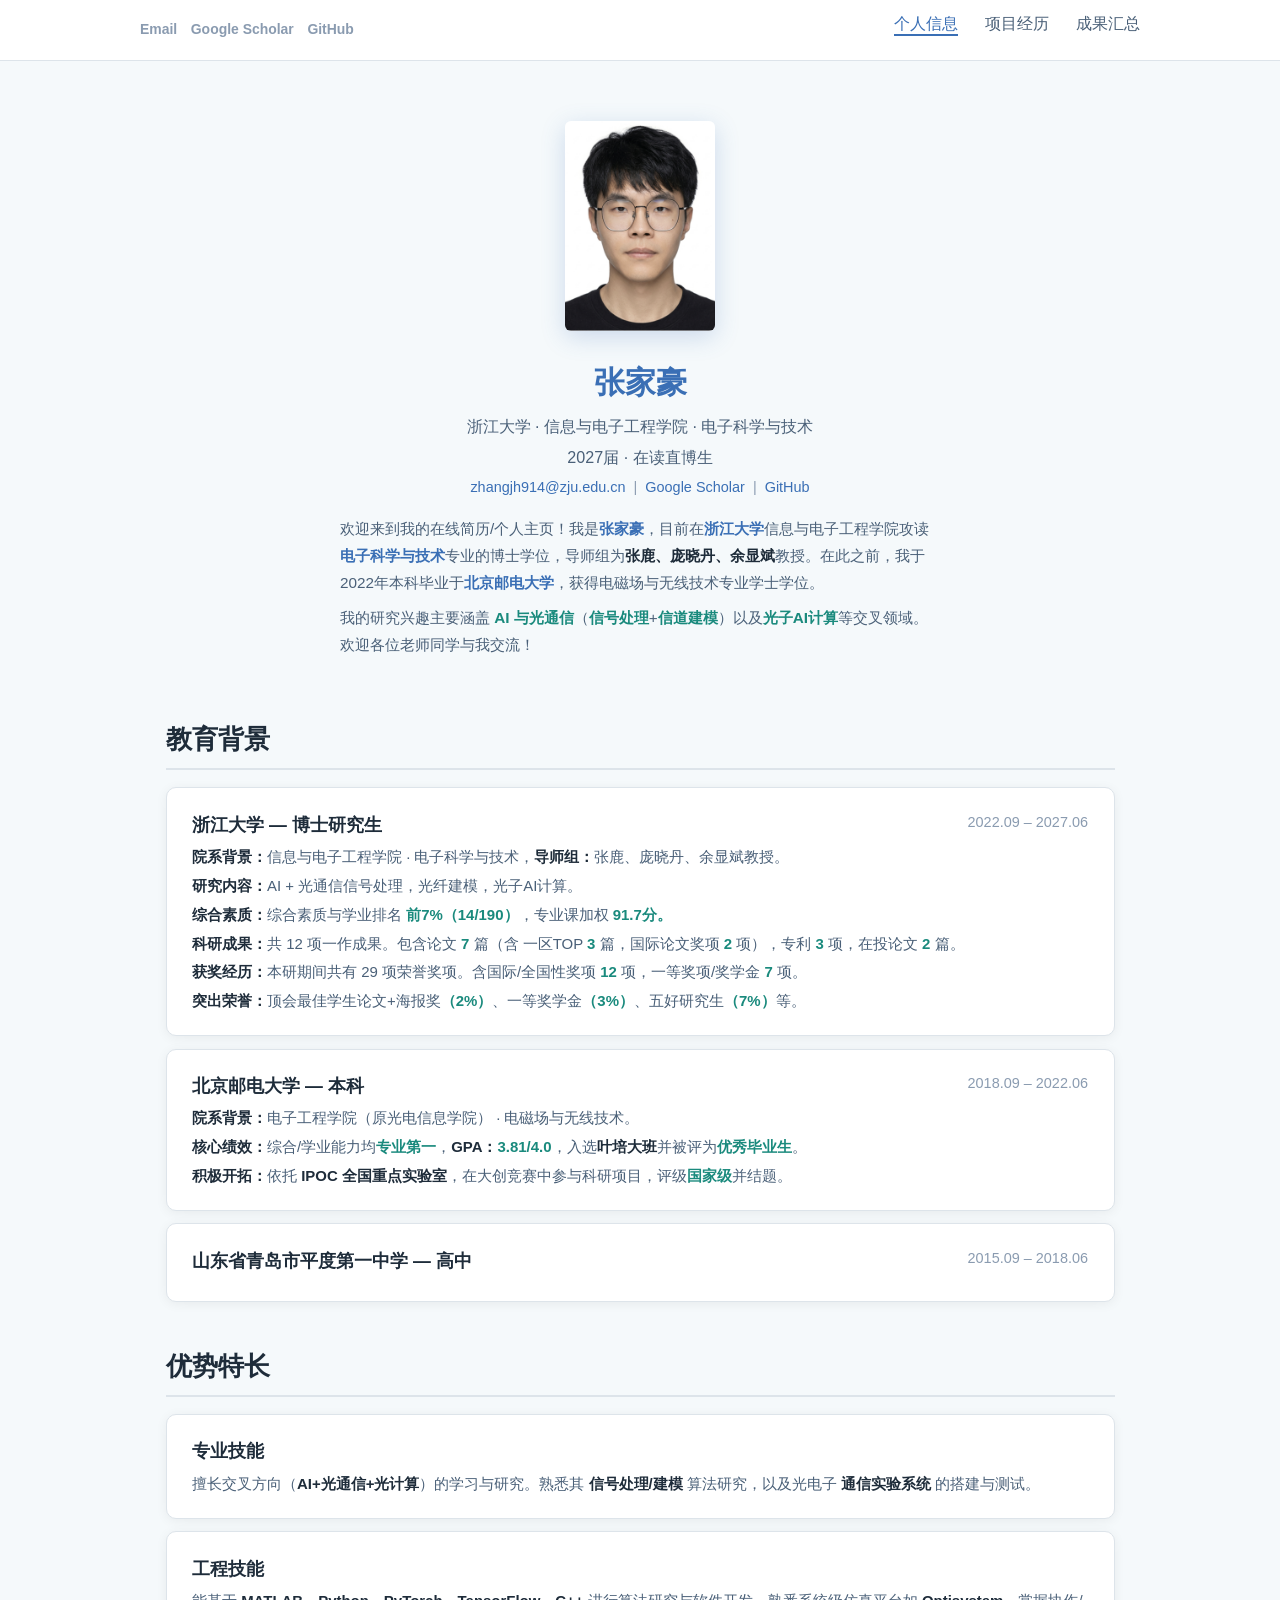
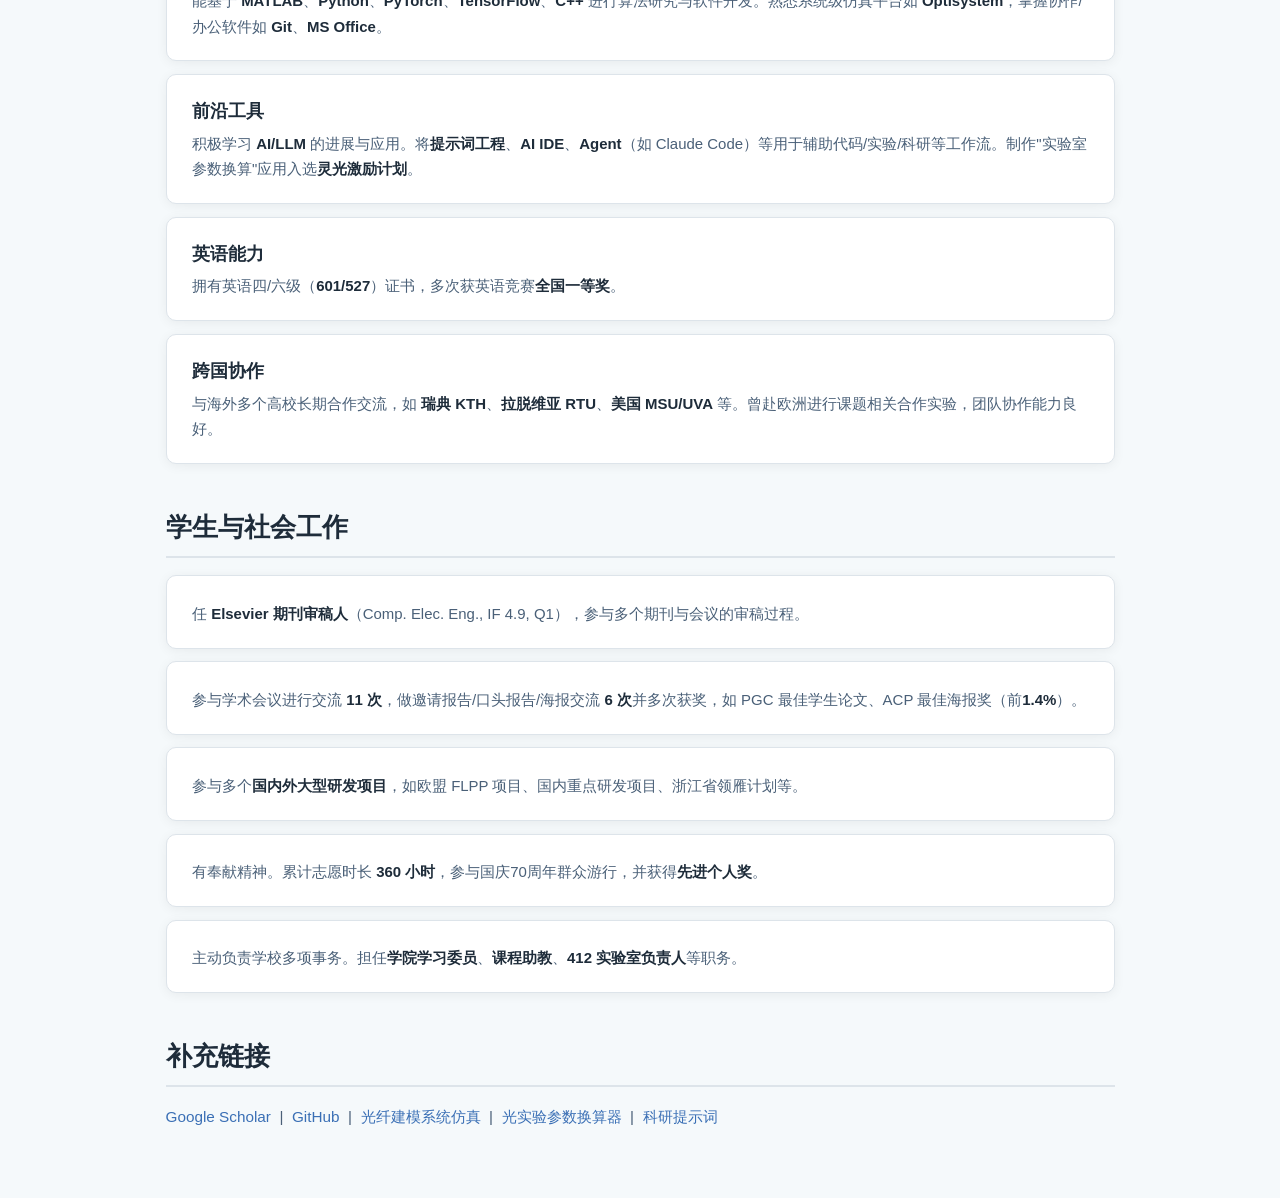
==== commit 70043717: "update details" ====
--- a/index.html
+++ b/index.html
@@ -148,9 +148,9 @@
   <p style="font-size:.9rem;color:var(--text-l);margin-bottom:1rem;">
     <a href="https://scholar.google.com/citations?user=K3w2-VYAAAAJ&hl=EN">Google Scholar</a> &nbsp;|&nbsp;
     <a href="https://github.com/PDogan233">GitHub</a> &nbsp;|&nbsp;
-    <a href="https://github.com/PDogan233/DP-WDM-Fiber">光纤建模仿真程序</a> &nbsp;|&nbsp;
+    <a href="https://github.com/PDogan233/DP-WDM-Fiber">光纤建模系统仿真</a> &nbsp;|&nbsp;
     <a href="https://www.lingguang.com/share/FLASH_APP-3b18d23e-ca1c-4d21-a9f2-0023d92fe38939">光实验参数换算器</a> &nbsp;|&nbsp;
-    <a href="https://docs.qq.com/doc/DR2hmRXVwcE5vS21S">个人提示词合集</a>
+    <a href="https://docs.qq.com/doc/DR2hmRXVwcE5vS21S">科研提示词</a>
   </p>
 
 </main>
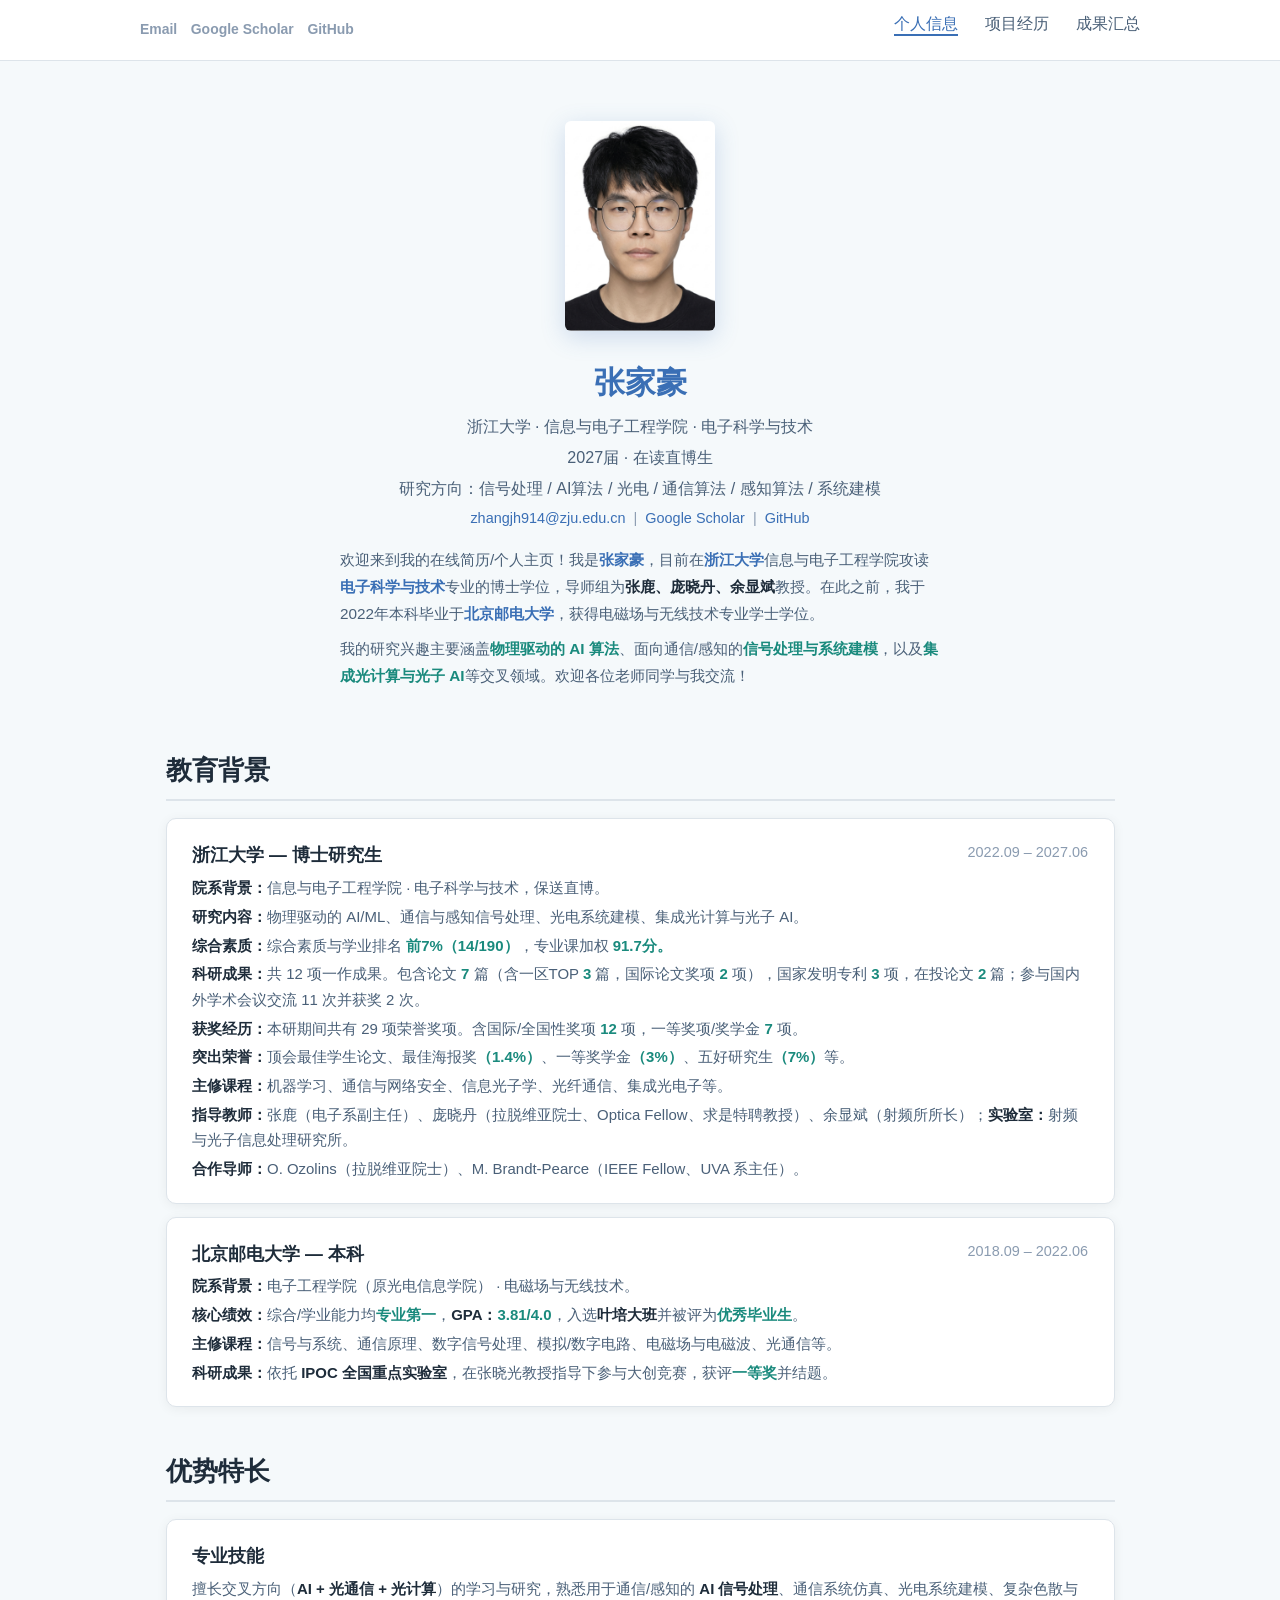
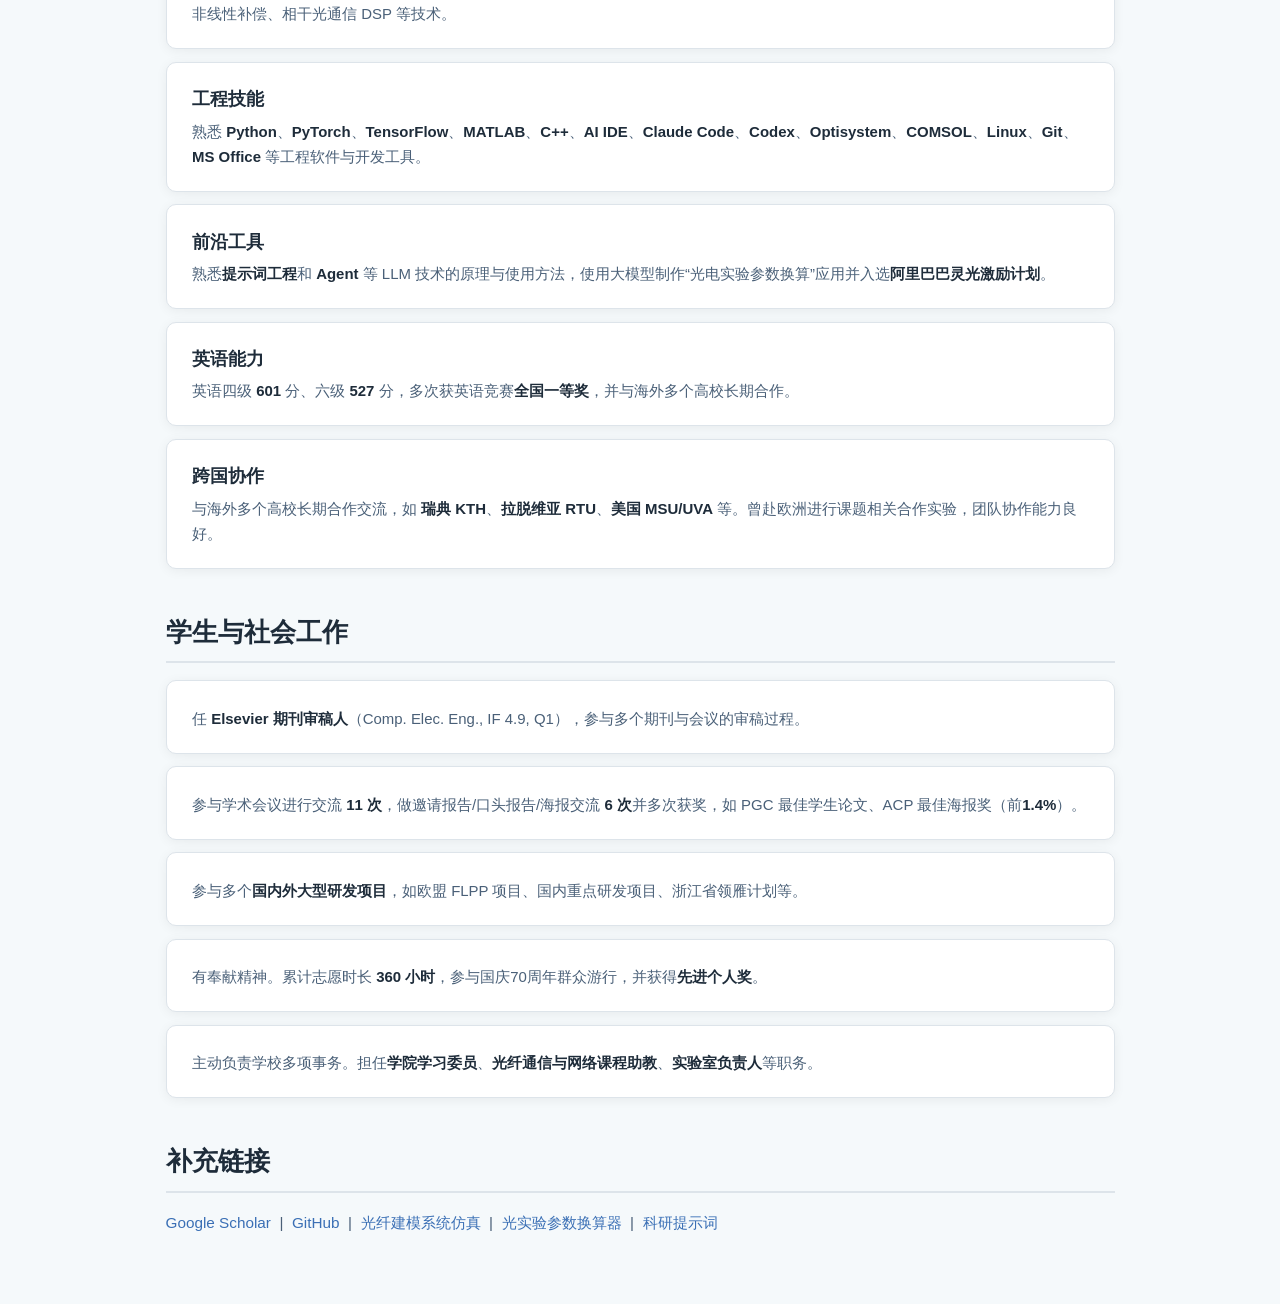
==== commit 8eadc753: "update hik" ====
--- a/index.html
+++ b/index.html
@@ -31,6 +31,7 @@
     <h1><span>张家豪</span></h1>
     <p class="info-line">浙江大学 · 信息与电子工程学院 · 电子科学与技术</p>
     <p class="info-line">2027届 · 在读直博生</p>
+    <p class="info-line">研究方向：信号处理 / AI算法 / 光电 / 通信算法 / 感知算法 / 系统建模</p>
 
 
     <p style="font-size:.85rem;color:var(--muted);">
@@ -43,7 +44,7 @@
       欢迎来到我的在线简历/个人主页！我是<span style="color:var(--primary);font-weight:600;">张家豪</span>，目前在<span style="color:var(--primary);font-weight:600;">浙江大学</span>信息与电子工程学院攻读<span style="color:var(--primary);font-weight:600;">电子科学与技术</span>专业的博士学位，导师组为<strong>张鹿、庞晓丹、余显斌</strong>教授。在此之前，我于2022年本科毕业于<span style="color:var(--primary);font-weight:600;">北京邮电大学</span>，获得电磁场与无线技术专业学士学位。
     </p>
     <p style="max-width:600px;margin:.5rem auto 0;font-size:.9rem;text-align:left;color:var(--text-l);line-height:1.75;">
-      我的研究兴趣主要涵盖<span style="color:var(--accent);font-weight:600;"> AI 与光通信</span>（<span style="color:var(--accent);font-weight:600;">信号处理</span>+<span style="color:var(--accent);font-weight:600;">信道建模</span>）以及<span style="color:var(--accent);font-weight:600;">光子AI计算</span>等交叉领域。欢迎各位老师同学与我交流！
+      我的研究兴趣主要涵盖<span style="color:var(--accent);font-weight:600;">物理驱动的 AI 算法</span>、面向通信/感知的<span style="color:var(--accent);font-weight:600;">信号处理与系统建模</span>，以及<span style="color:var(--accent);font-weight:600;">集成光计算与光子 AI</span>等交叉领域。欢迎各位老师同学与我交流！
     </p>
   </div>
 
@@ -55,12 +56,15 @@
       <span class="edu-school">浙江大学 — 博士研究生</span>
       <span class="edu-period">2022.09 – 2027.06</span>
     </div>
-    <div class="edu-detail"><strong>院系背景：</strong>信息与电子工程学院 · 电子科学与技术，<strong>导师组：</strong>张鹿、庞晓丹、余显斌教授。</div>
-    <div class="edu-detail"><strong>研究内容：</strong>AI + 光通信信号处理，光纤建模，光子AI计算。</div>
+    <div class="edu-detail"><strong>院系背景：</strong>信息与电子工程学院 · 电子科学与技术，保送直博。</div>
+    <div class="edu-detail"><strong>研究内容：</strong>物理驱动的 AI/ML、通信与感知信号处理、光电系统建模、集成光计算与光子 AI。</div>
     <div class="edu-detail"><strong>综合素质：</strong>综合素质与学业排名 <span style="color:var(--accent);font-weight:600;">前7%（14/190）</span>，专业课加权 <span style="color:var(--accent);font-weight:600;">91.7分。</span></div>
-    <div class="edu-detail"><strong>科研成果：</strong>共 12 项一作成果。包含论文 <span style="color:var(--accent);font-weight:600;">7</span> 篇（含 一区TOP <span style="color:var(--accent);font-weight:600;">3</span> 篇，国际论文奖项 <span style="color:var(--accent);font-weight:600;">2</span> 项），专利 <span style="color:var(--accent);font-weight:600;">3</span> 项，在投论文 <span style="color:var(--accent);font-weight:600;">2</span> 篇。</div>
+    <div class="edu-detail"><strong>科研成果：</strong>共 12 项一作成果。包含论文 <span style="color:var(--accent);font-weight:600;">7</span> 篇（含一区TOP <span style="color:var(--accent);font-weight:600;">3</span> 篇，国际论文奖项 <span style="color:var(--accent);font-weight:600;">2</span> 项），国家发明专利 <span style="color:var(--accent);font-weight:600;">3</span> 项，在投论文 <span style="color:var(--accent);font-weight:600;">2</span> 篇；参与国内外学术会议交流 11 次并获奖 2 次。</div>
     <div class="edu-detail"><strong>获奖经历：</strong>本研期间共有 29 项荣誉奖项。含国际/全国性奖项 <span style="color:var(--accent);font-weight:600;">12</span> 项，一等奖项/奖学金 <span style="color:var(--accent);font-weight:600;">7</span> 项。</div>
-    <div class="edu-detail"><strong>突出荣誉：</strong>顶会最佳学生论文+海报奖<span style="color:var(--accent);font-weight:600;">（2%）</span>、一等奖学金<span style="color:var(--accent);font-weight:600;">（3%）</span>、五好研究生<span style="color:var(--accent);font-weight:600;">（7%）</span>等。</div>
+    <div class="edu-detail"><strong>突出荣誉：</strong>顶会最佳学生论文、最佳海报奖<span style="color:var(--accent);font-weight:600;">（1.4%）</span>、一等奖学金<span style="color:var(--accent);font-weight:600;">（3%）</span>、五好研究生<span style="color:var(--accent);font-weight:600;">（7%）</span>等。</div>
+    <div class="edu-detail"><strong>主修课程：</strong>机器学习、通信与网络安全、信息光子学、光纤通信、集成光电子等。</div>
+    <div class="edu-detail"><strong>指导教师：</strong>张鹿（电子系副主任）、庞晓丹（拉脱维亚院士、Optica Fellow、求是特聘教授）、余显斌（射频所所长）；<strong>实验室：</strong>射频与光子信息处理研究所。</div>
+    <div class="edu-detail"><strong>合作导师：</strong>O. Ozolins（拉脱维亚院士）、M. Brandt-Pearce（IEEE Fellow、UVA 系主任）。</div>
   </div>
 
   <div class="edu-item">
@@ -70,14 +74,8 @@
     </div>
     <div class="edu-detail"><strong>院系背景：</strong>电子工程学院（原光电信息学院） · 电磁场与无线技术。</div>
     <div class="edu-detail"><strong>核心绩效：</strong>综合/学业能力均<span style="color:var(--accent);font-weight:600;">专业第一</span>，<strong>GPA：</strong><span style="color:var(--accent);font-weight:600;">3.81/4.0</span>，入选<strong>叶培大班</strong>并被评为<span style="color:var(--accent);font-weight:600;">优秀毕业生</span>。</div>
-    <div class="edu-detail"><strong>积极开拓：</strong>依托 <strong>IPOC 全国重点实验室</strong>，在大创竞赛中参与科研项目，评级<span style="color:var(--accent);font-weight:600;">国家级</span>并结题。</div>
-  </div>
-
-  <div class="edu-item">
-    <div class="edu-head">
-      <span class="edu-school">山东省青岛市平度第一中学 — 高中</span>
-      <span class="edu-period">2015.09 – 2018.06</span>
-    </div>
+    <div class="edu-detail"><strong>主修课程：</strong>信号与系统、通信原理、数字信号处理、模拟/数字电路、电磁场与电磁波、光通信等。</div>
+    <div class="edu-detail"><strong>科研成果：</strong>依托 <strong>IPOC 全国重点实验室</strong>，在张晓光教授指导下参与大创竞赛，获评<span style="color:var(--accent);font-weight:600;">一等奖</span>并结题。</div>
   </div>
 
   
@@ -88,28 +86,28 @@
     <div class="edu-head">
       <span class="edu-school">专业技能</span>
     </div>
-    <div class="edu-detail">擅长交叉方向（<strong>AI+光通信+光计算</strong>）的学习与研究。熟悉其 <strong>信号处理/建模</strong> 算法研究，以及光电子 <strong>通信实验系统</strong> 的搭建与测试。</div>
+    <div class="edu-detail">擅长交叉方向（<strong>AI + 光通信 + 光计算</strong>）的学习与研究，熟悉用于通信/感知的 <strong>AI 信号处理</strong>、通信系统仿真、光电系统建模、复杂色散与非线性补偿、相干光通信 DSP 等技术。</div>
   </div>
 
   <div class="edu-item">
     <div class="edu-head">
       <span class="edu-school">工程技能</span>
     </div>
-    <div class="edu-detail">能基于 <strong>MATLAB</strong>、<strong>Python</strong>、<strong>PyTorch</strong>、<strong>TensorFlow</strong>、<strong>C++</strong> 进行算法研究与软件开发。熟悉系统级仿真平台如 <strong>Optisystem</strong>，掌握协作/办公软件如 <strong>Git</strong>、<strong>MS Office</strong>。</div>
+    <div class="edu-detail">熟悉 <strong>Python</strong>、<strong>PyTorch</strong>、<strong>TensorFlow</strong>、<strong>MATLAB</strong>、<strong>C++</strong>、<strong>AI IDE</strong>、<strong>Claude Code</strong>、<strong>Codex</strong>、<strong>Optisystem</strong>、<strong>COMSOL</strong>、<strong>Linux</strong>、<strong>Git</strong>、<strong>MS Office</strong> 等工程软件与开发工具。</div>
   </div>
 
   <div class="edu-item">
     <div class="edu-head">
       <span class="edu-school">前沿工具</span>
     </div>
-    <div class="edu-detail">积极学习 <strong>AI/LLM</strong> 的进展与应用。将<strong>提示词工程</strong>、<strong>AI IDE</strong>、<strong>Agent</strong>（如 Claude Code）等用于辅助代码/实验/科研等工作流。制作"实验室参数换算"应用入选<strong>灵光激励计划</strong>。</div>
+    <div class="edu-detail">熟悉<strong>提示词工程</strong>和 <strong>Agent</strong> 等 LLM 技术的原理与使用方法，使用大模型制作“光电实验参数换算”应用并入选<strong>阿里巴巴灵光激励计划</strong>。</div>
   </div>
 
   <div class="edu-item">
     <div class="edu-head">
       <span class="edu-school">英语能力</span>
     </div>
-    <div class="edu-detail">拥有英语四/六级（<strong>601/527</strong>）证书，多次获英语竞赛<strong>全国一等奖</strong>。</div>
+    <div class="edu-detail">英语四级 <strong>601</strong> 分、六级 <strong>527</strong> 分，多次获英语竞赛<strong>全国一等奖</strong>，并与海外多个高校长期合作。</div>
   </div>
 
   <div class="edu-item">
@@ -139,7 +137,7 @@
   </div>
 
   <div class="edu-item">
-    <div class="edu-detail">主动负责学校多项事务。担任<strong>学院学习委员</strong>、<strong>课程助教</strong>、<strong>412 实验室负责人</strong>等职务。</div>
+    <div class="edu-detail">主动负责学校多项事务。担任<strong>学院学习委员</strong>、<strong>光纤通信与网络课程助教</strong>、<strong>实验室负责人</strong>等职务。</div>
   </div>
 
   <!-- ====== 补充链接 ====== -->
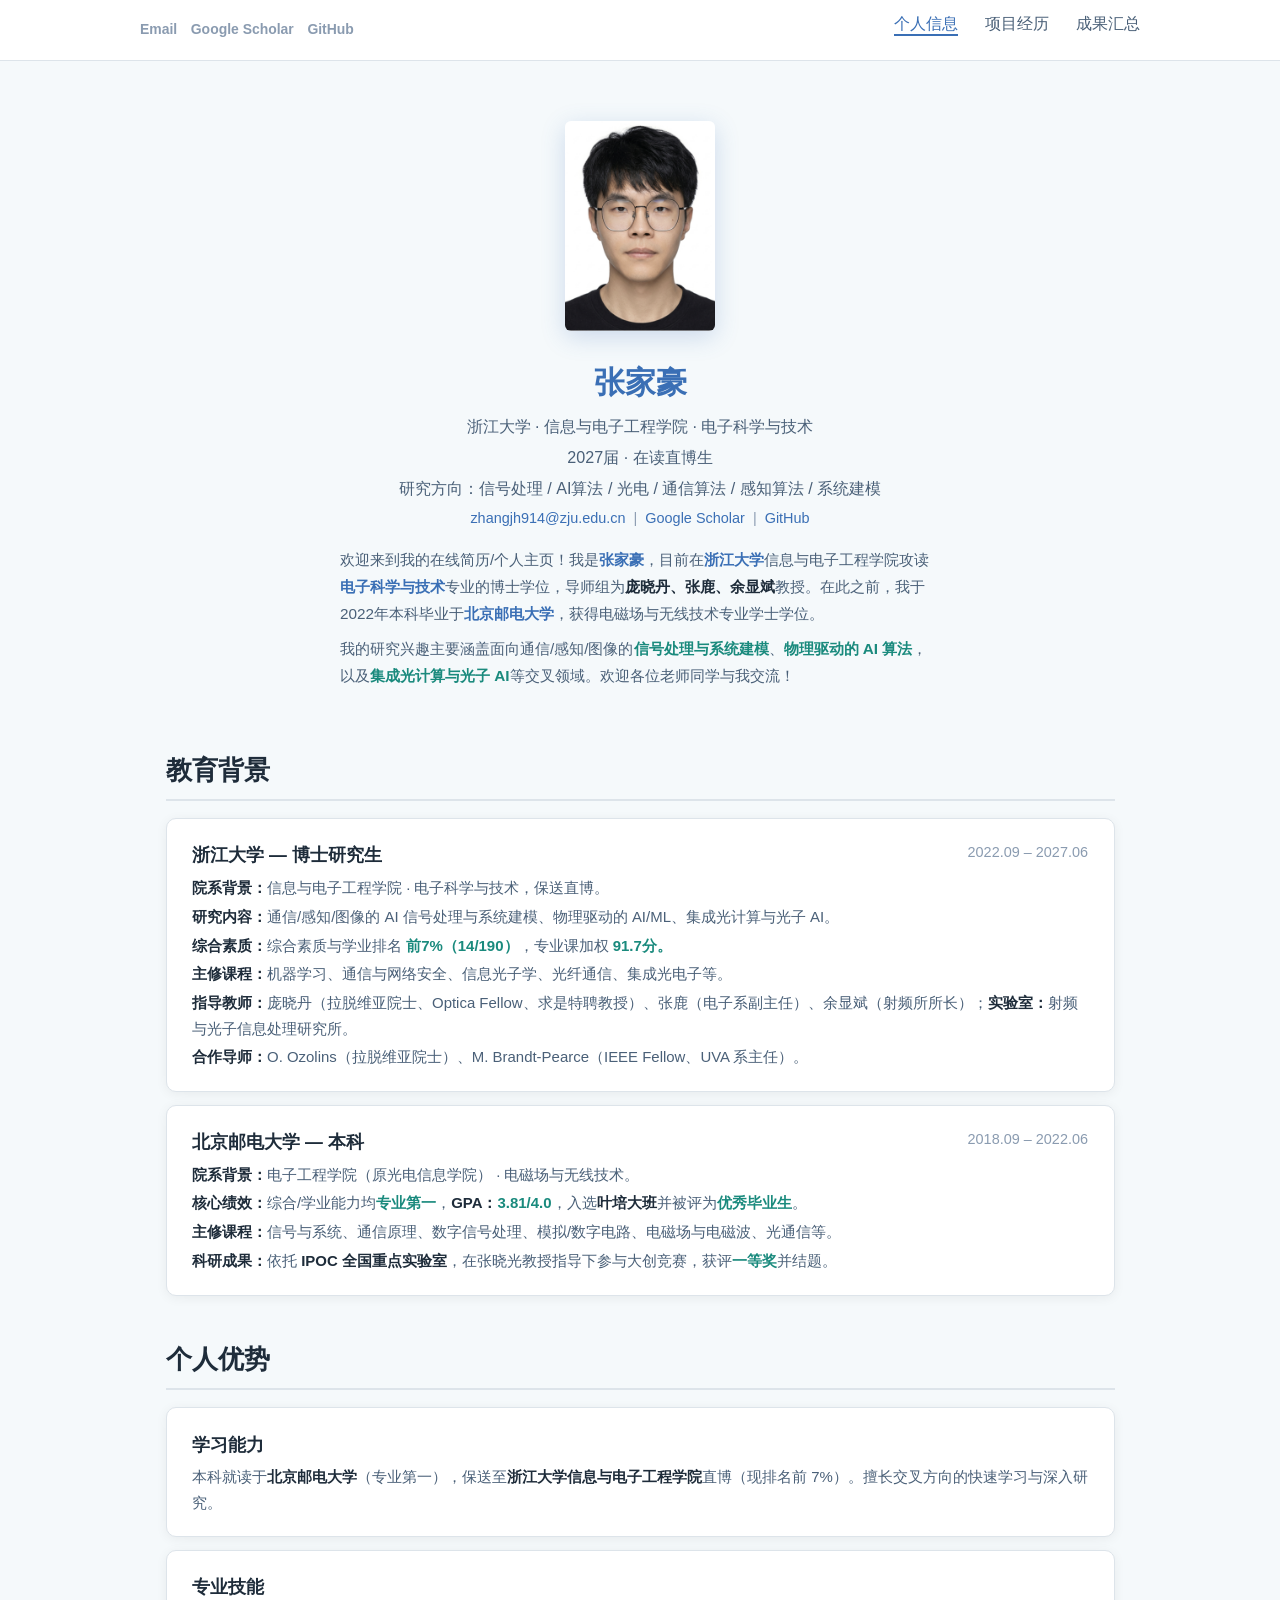
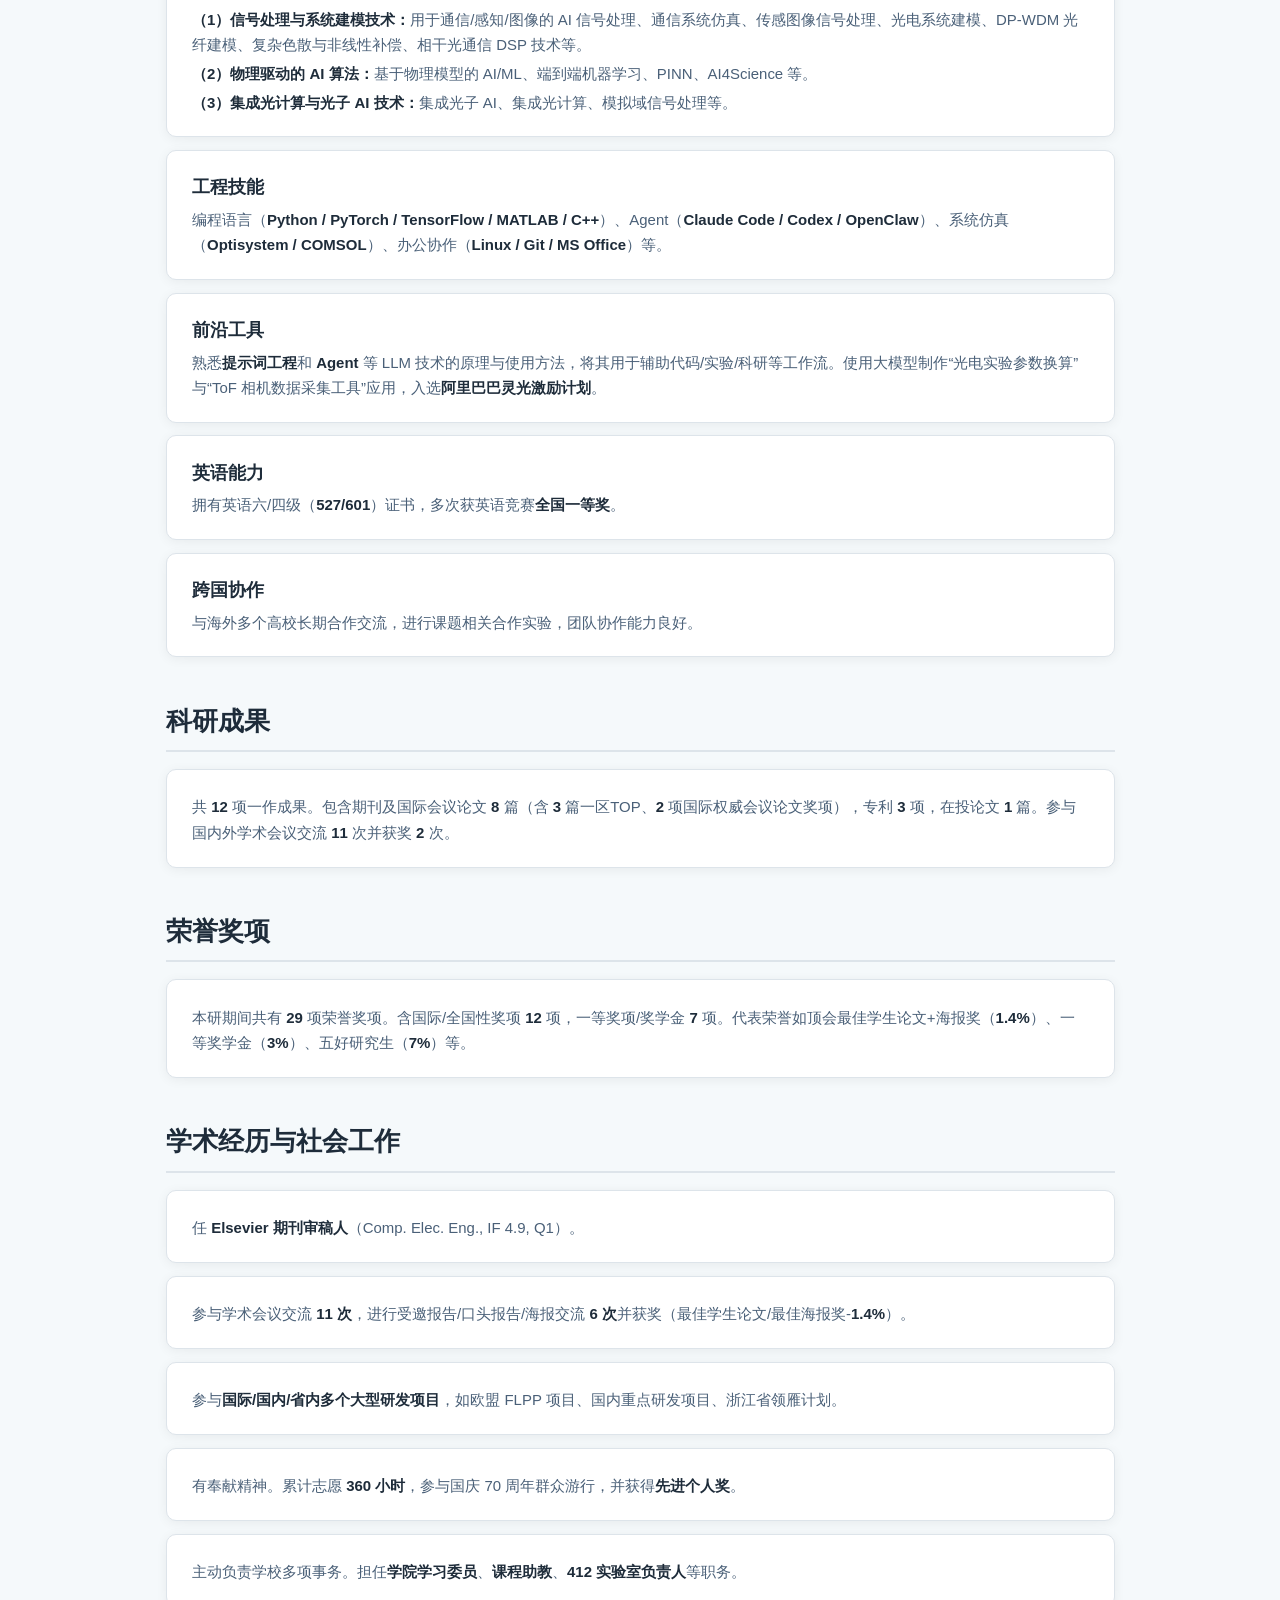
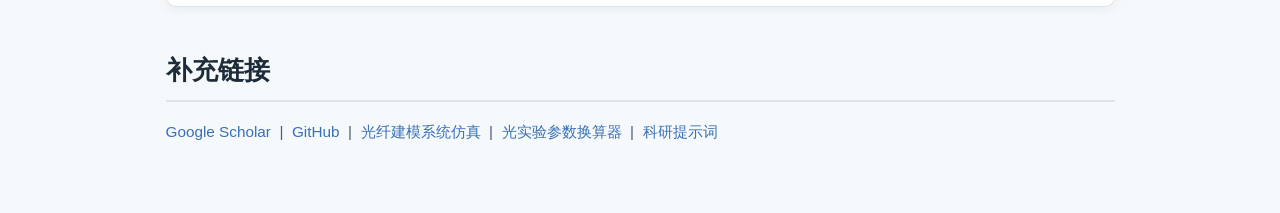
==== commit aa10ca59: "update pub" ====
--- a/index.html
+++ b/index.html
@@ -41,10 +41,10 @@
     </p>
 
     <p style="max-width:600px;margin:1rem auto 0;font-size:.9rem;text-align:left;color:var(--text-l);line-height:1.75;">
-      欢迎来到我的在线简历/个人主页！我是<span style="color:var(--primary);font-weight:600;">张家豪</span>，目前在<span style="color:var(--primary);font-weight:600;">浙江大学</span>信息与电子工程学院攻读<span style="color:var(--primary);font-weight:600;">电子科学与技术</span>专业的博士学位，导师组为<strong>张鹿、庞晓丹、余显斌</strong>教授。在此之前，我于2022年本科毕业于<span style="color:var(--primary);font-weight:600;">北京邮电大学</span>，获得电磁场与无线技术专业学士学位。
+      欢迎来到我的在线简历/个人主页！我是<span style="color:var(--primary);font-weight:600;">张家豪</span>，目前在<span style="color:var(--primary);font-weight:600;">浙江大学</span>信息与电子工程学院攻读<span style="color:var(--primary);font-weight:600;">电子科学与技术</span>专业的博士学位，导师组为<strong>庞晓丹、张鹿、余显斌</strong>教授。在此之前，我于2022年本科毕业于<span style="color:var(--primary);font-weight:600;">北京邮电大学</span>，获得电磁场与无线技术专业学士学位。
     </p>
     <p style="max-width:600px;margin:.5rem auto 0;font-size:.9rem;text-align:left;color:var(--text-l);line-height:1.75;">
-      我的研究兴趣主要涵盖<span style="color:var(--accent);font-weight:600;">物理驱动的 AI 算法</span>、面向通信/感知的<span style="color:var(--accent);font-weight:600;">信号处理与系统建模</span>，以及<span style="color:var(--accent);font-weight:600;">集成光计算与光子 AI</span>等交叉领域。欢迎各位老师同学与我交流！
+      我的研究兴趣主要涵盖面向通信/感知/图像的<span style="color:var(--accent);font-weight:600;">信号处理与系统建模</span>、<span style="color:var(--accent);font-weight:600;">物理驱动的 AI 算法</span>，以及<span style="color:var(--accent);font-weight:600;">集成光计算与光子 AI</span>等交叉领域。欢迎各位老师同学与我交流！
     </p>
   </div>
 
@@ -57,13 +57,10 @@
       <span class="edu-period">2022.09 – 2027.06</span>
     </div>
     <div class="edu-detail"><strong>院系背景：</strong>信息与电子工程学院 · 电子科学与技术，保送直博。</div>
-    <div class="edu-detail"><strong>研究内容：</strong>物理驱动的 AI/ML、通信与感知信号处理、光电系统建模、集成光计算与光子 AI。</div>
+    <div class="edu-detail"><strong>研究内容：</strong>通信/感知/图像的 AI 信号处理与系统建模、物理驱动的 AI/ML、集成光计算与光子 AI。</div>
     <div class="edu-detail"><strong>综合素质：</strong>综合素质与学业排名 <span style="color:var(--accent);font-weight:600;">前7%（14/190）</span>，专业课加权 <span style="color:var(--accent);font-weight:600;">91.7分。</span></div>
-    <div class="edu-detail"><strong>科研成果：</strong>共 12 项一作成果。包含论文 <span style="color:var(--accent);font-weight:600;">7</span> 篇（含一区TOP <span style="color:var(--accent);font-weight:600;">3</span> 篇，国际论文奖项 <span style="color:var(--accent);font-weight:600;">2</span> 项），国家发明专利 <span style="color:var(--accent);font-weight:600;">3</span> 项，在投论文 <span style="color:var(--accent);font-weight:600;">2</span> 篇；参与国内外学术会议交流 11 次并获奖 2 次。</div>
-    <div class="edu-detail"><strong>获奖经历：</strong>本研期间共有 29 项荣誉奖项。含国际/全国性奖项 <span style="color:var(--accent);font-weight:600;">12</span> 项，一等奖项/奖学金 <span style="color:var(--accent);font-weight:600;">7</span> 项。</div>
-    <div class="edu-detail"><strong>突出荣誉：</strong>顶会最佳学生论文、最佳海报奖<span style="color:var(--accent);font-weight:600;">（1.4%）</span>、一等奖学金<span style="color:var(--accent);font-weight:600;">（3%）</span>、五好研究生<span style="color:var(--accent);font-weight:600;">（7%）</span>等。</div>
     <div class="edu-detail"><strong>主修课程：</strong>机器学习、通信与网络安全、信息光子学、光纤通信、集成光电子等。</div>
-    <div class="edu-detail"><strong>指导教师：</strong>张鹿（电子系副主任）、庞晓丹（拉脱维亚院士、Optica Fellow、求是特聘教授）、余显斌（射频所所长）；<strong>实验室：</strong>射频与光子信息处理研究所。</div>
+    <div class="edu-detail"><strong>指导教师：</strong>庞晓丹（拉脱维亚院士、Optica Fellow、求是特聘教授）、张鹿（电子系副主任）、余显斌（射频所所长）；<strong>实验室：</strong>射频与光子信息处理研究所。</div>
     <div class="edu-detail"><strong>合作导师：</strong>O. Ozolins（拉脱维亚院士）、M. Brandt-Pearce（IEEE Fellow、UVA 系主任）。</div>
   </div>
 
@@ -79,65 +76,88 @@
   </div>
 
   
-  <!-- ====== 优势特长 ====== -->
-  <h2>优势特长</h2>
+  <!-- ====== 个人优势 ====== -->
+  <h2>个人优势</h2>
+
+  <div class="edu-item">
+    <div class="edu-head">
+      <span class="edu-school">学习能力</span>
+    </div>
+    <div class="edu-detail">本科就读于<strong>北京邮电大学</strong>（专业第一），保送至<strong>浙江大学信息与电子工程学院</strong>直博（现排名前 7%）。擅长交叉方向的快速学习与深入研究。</div>
+  </div>
 
   <div class="edu-item">
     <div class="edu-head">
       <span class="edu-school">专业技能</span>
     </div>
-    <div class="edu-detail">擅长交叉方向（<strong>AI + 光通信 + 光计算</strong>）的学习与研究，熟悉用于通信/感知的 <strong>AI 信号处理</strong>、通信系统仿真、光电系统建模、复杂色散与非线性补偿、相干光通信 DSP 等技术。</div>
+    <div class="edu-detail"><strong>（1）信号处理与系统建模技术：</strong>用于通信/感知/图像的 AI 信号处理、通信系统仿真、传感图像信号处理、光电系统建模、DP-WDM 光纤建模、复杂色散与非线性补偿、相干光通信 DSP 技术等。</div>
+    <div class="edu-detail"><strong>（2）物理驱动的 AI 算法：</strong>基于物理模型的 AI/ML、端到端机器学习、PINN、AI4Science 等。</div>
+    <div class="edu-detail"><strong>（3）集成光计算与光子 AI 技术：</strong>集成光子 AI、集成光计算、模拟域信号处理等。</div>
   </div>
 
   <div class="edu-item">
     <div class="edu-head">
       <span class="edu-school">工程技能</span>
     </div>
-    <div class="edu-detail">熟悉 <strong>Python</strong>、<strong>PyTorch</strong>、<strong>TensorFlow</strong>、<strong>MATLAB</strong>、<strong>C++</strong>、<strong>AI IDE</strong>、<strong>Claude Code</strong>、<strong>Codex</strong>、<strong>Optisystem</strong>、<strong>COMSOL</strong>、<strong>Linux</strong>、<strong>Git</strong>、<strong>MS Office</strong> 等工程软件与开发工具。</div>
+    <div class="edu-detail">编程语言（<strong>Python / PyTorch / TensorFlow / MATLAB / C++</strong>）、Agent（<strong>Claude Code / Codex / OpenClaw</strong>）、系统仿真（<strong>Optisystem / COMSOL</strong>）、办公协作（<strong>Linux / Git / MS Office</strong>）等。</div>
   </div>
 
   <div class="edu-item">
     <div class="edu-head">
       <span class="edu-school">前沿工具</span>
     </div>
-    <div class="edu-detail">熟悉<strong>提示词工程</strong>和 <strong>Agent</strong> 等 LLM 技术的原理与使用方法，使用大模型制作“光电实验参数换算”应用并入选<strong>阿里巴巴灵光激励计划</strong>。</div>
+    <div class="edu-detail">熟悉<strong>提示词工程</strong>和 <strong>Agent</strong> 等 LLM 技术的原理与使用方法，将其用于辅助代码/实验/科研等工作流。使用大模型制作“光电实验参数换算”与“ToF 相机数据采集工具”应用，入选<strong>阿里巴巴灵光激励计划</strong>。</div>
   </div>
 
   <div class="edu-item">
     <div class="edu-head">
       <span class="edu-school">英语能力</span>
     </div>
-    <div class="edu-detail">英语四级 <strong>601</strong> 分、六级 <strong>527</strong> 分，多次获英语竞赛<strong>全国一等奖</strong>，并与海外多个高校长期合作。</div>
+    <div class="edu-detail">拥有英语六/四级（<strong>527/601</strong>）证书，多次获英语竞赛<strong>全国一等奖</strong>。</div>
   </div>
 
   <div class="edu-item">
     <div class="edu-head">
       <span class="edu-school">跨国协作</span>
     </div>
-    <div class="edu-detail">与海外多个高校长期合作交流，如 <strong>瑞典 KTH</strong>、<strong>拉脱维亚 RTU</strong>、<strong>美国 MSU/UVA</strong> 等。曾赴欧洲进行课题相关合作实验，团队协作能力良好。</div>
+    <div class="edu-detail">与海外多个高校长期合作交流，进行课题相关合作实验，团队协作能力良好。</div>
   </div>
 
-  <!-- ====== 学生与社会工作 ====== -->
-  <h2>学生与社会工作</h2>
+  <!-- ====== 科研成果 ====== -->
+  <h2>科研成果</h2>
 
   <div class="edu-item">
-    <div class="edu-detail">任 <strong>Elsevier 期刊审稿人</strong>（Comp. Elec. Eng., IF 4.9, Q1），参与多个期刊与会议的审稿过程。</div>
+    <div class="edu-detail">共 <strong>12</strong> 项一作成果。包含期刊及国际会议论文 <strong>8</strong> 篇（含 <strong>3</strong> 篇一区TOP、<strong>2</strong> 项国际权威会议论文奖项），专利 <strong>3</strong> 项，在投论文 <strong>1</strong> 篇。参与国内外学术会议交流 <strong>11</strong> 次并获奖 <strong>2</strong> 次。</div>
+  </div>
+
+  <!-- ====== 荣誉奖项 ====== -->
+  <h2>荣誉奖项</h2>
+
+  <div class="edu-item">
+    <div class="edu-detail">本研期间共有 <strong>29</strong> 项荣誉奖项。含国际/全国性奖项 <strong>12</strong> 项，一等奖项/奖学金 <strong>7</strong> 项。代表荣誉如顶会最佳学生论文+海报奖（<strong>1.4%</strong>）、一等奖学金（<strong>3%</strong>）、五好研究生（<strong>7%</strong>）等。</div>
+  </div>
+
+  <!-- ====== 学术经历与社会工作 ====== -->
+  <h2>学术经历与社会工作</h2>
+
+  <div class="edu-item">
+    <div class="edu-detail">任 <strong>Elsevier 期刊审稿人</strong>（Comp. Elec. Eng., IF 4.9, Q1）。</div>
   </div>
 
   <div class="edu-item">
-    <div class="edu-detail">参与学术会议进行交流 <strong>11 次</strong>，做邀请报告/口头报告/海报交流 <strong>6 次</strong>并多次获奖，如 PGC 最佳学生论文、ACP 最佳海报奖（前<strong>1.4%</strong>）。</div>
+    <div class="edu-detail">参与学术会议交流 <strong>11 次</strong>，进行受邀报告/口头报告/海报交流 <strong>6 次</strong>并获奖（最佳学生论文/最佳海报奖-<strong>1.4%</strong>）。</div>
   </div>
 
   <div class="edu-item">
-    <div class="edu-detail">参与多个<strong>国内外大型研发项目</strong>，如欧盟 FLPP 项目、国内重点研发项目、浙江省领雁计划等。</div>
+    <div class="edu-detail">参与<strong>国际/国内/省内多个大型研发项目</strong>，如欧盟 FLPP 项目、国内重点研发项目、浙江省领雁计划。</div>
   </div>
 
   <div class="edu-item">
-    <div class="edu-detail">有奉献精神。累计志愿时长 <strong>360 小时</strong>，参与国庆70周年群众游行，并获得<strong>先进个人奖</strong>。</div>
+    <div class="edu-detail">有奉献精神。累计志愿 <strong>360 小时</strong>，参与国庆 70 周年群众游行，并获得<strong>先进个人奖</strong>。</div>
   </div>
 
   <div class="edu-item">
-    <div class="edu-detail">主动负责学校多项事务。担任<strong>学院学习委员</strong>、<strong>光纤通信与网络课程助教</strong>、<strong>实验室负责人</strong>等职务。</div>
+    <div class="edu-detail">主动负责学校多项事务。担任<strong>学院学习委员</strong>、<strong>课程助教</strong>、<strong>412 实验室负责人</strong>等职务。</div>
   </div>
 
   <!-- ====== 补充链接 ====== -->
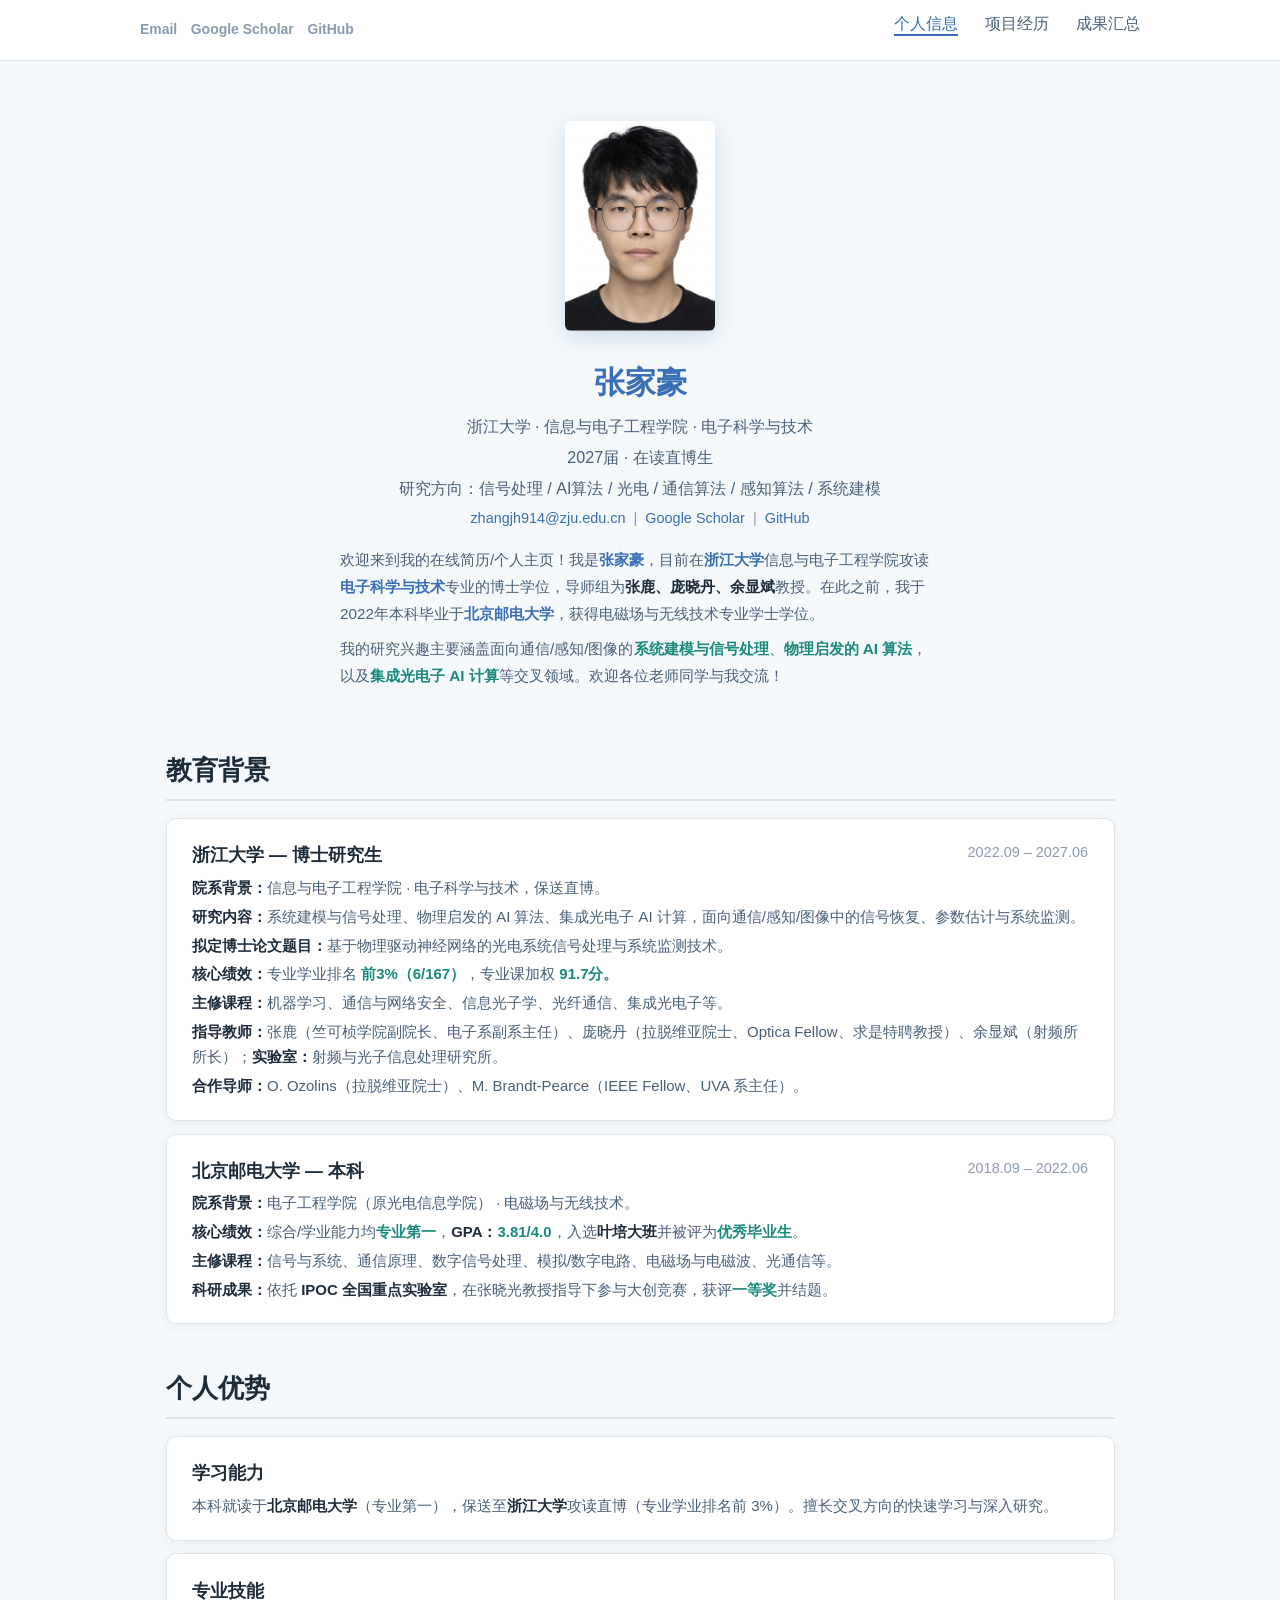
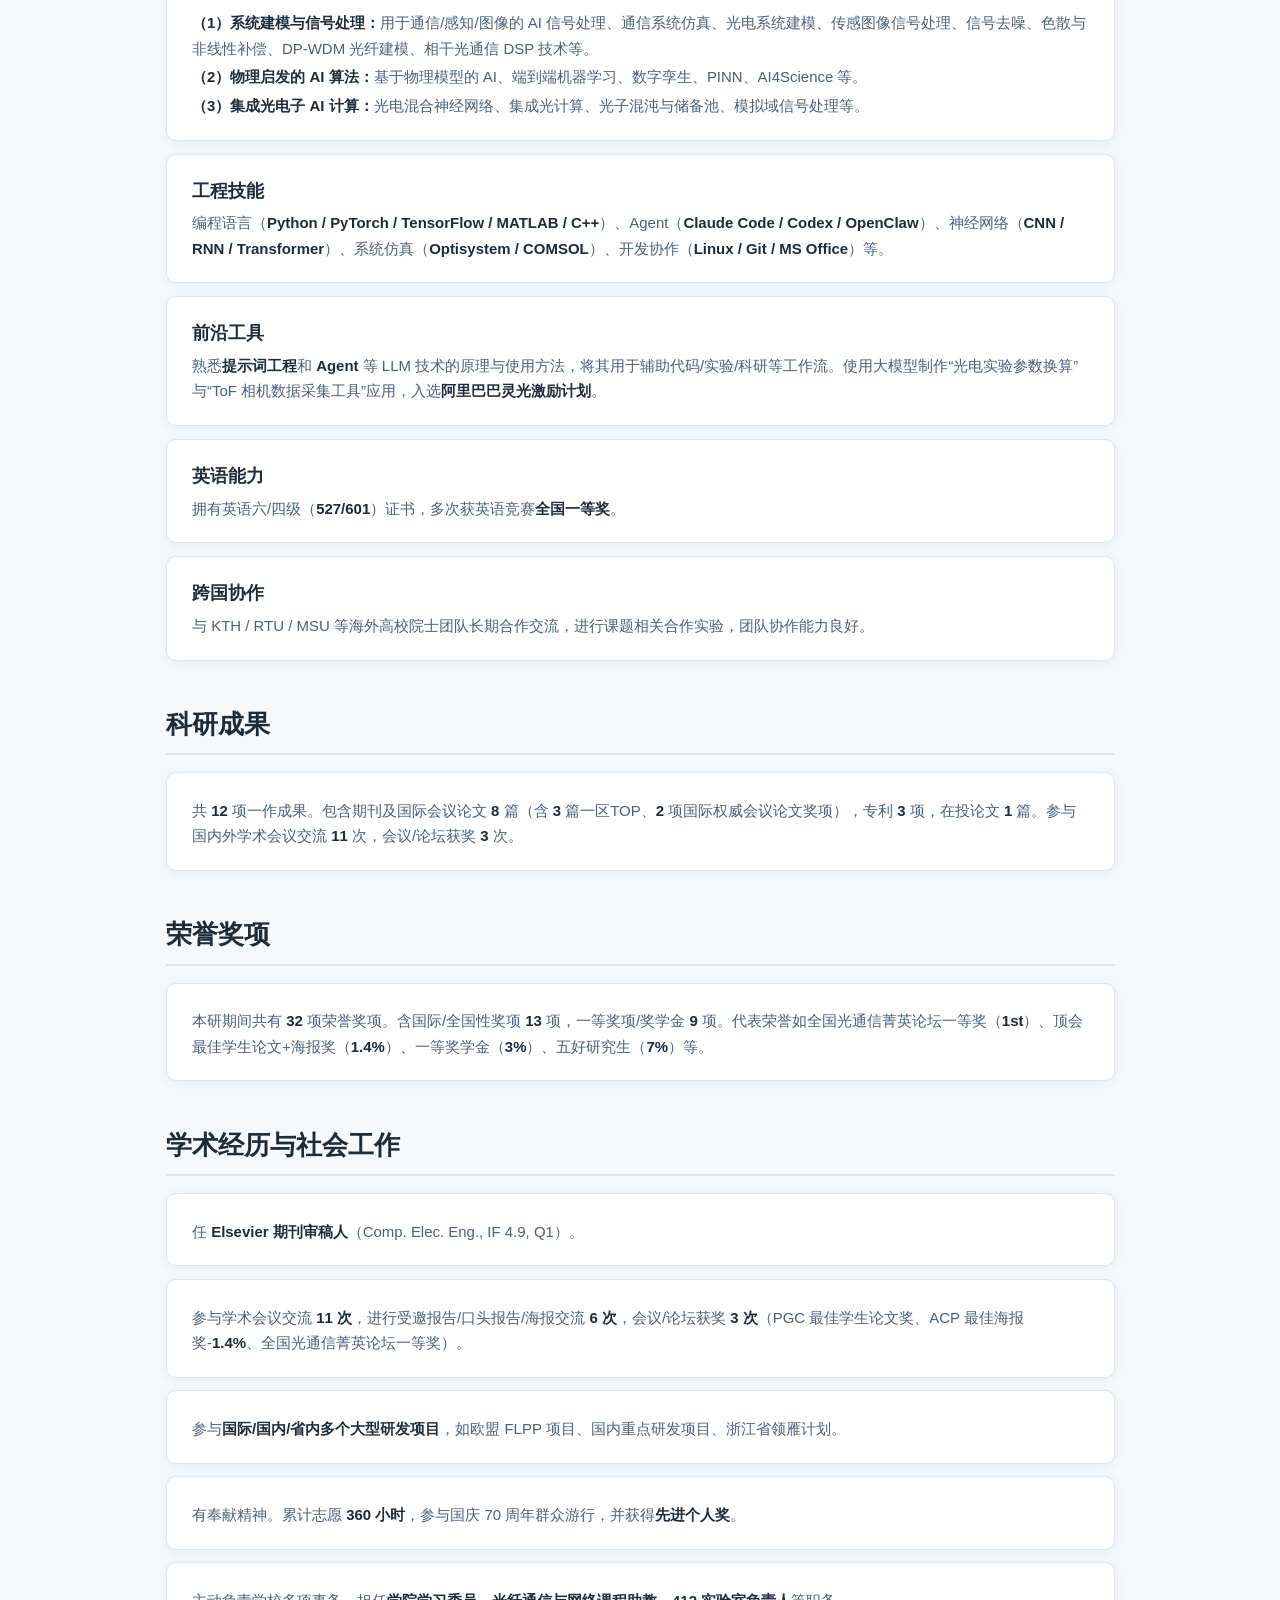
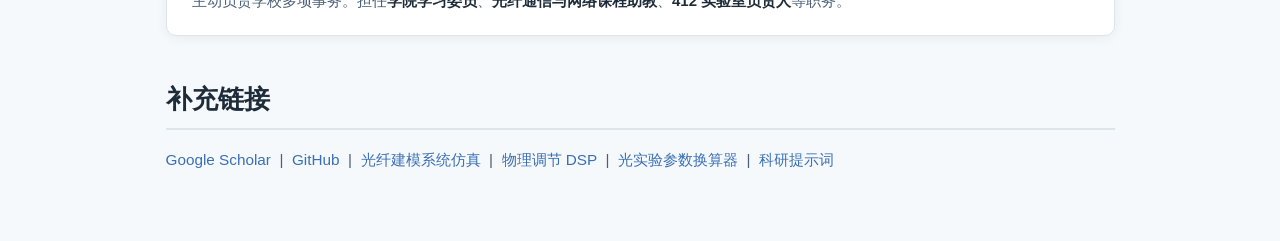
==== commit b5dd9ad2: "Update portfolio content from latest resumes" ====
--- a/index.html
+++ b/index.html
@@ -41,10 +41,10 @@
     </p>
 
     <p style="max-width:600px;margin:1rem auto 0;font-size:.9rem;text-align:left;color:var(--text-l);line-height:1.75;">
-      欢迎来到我的在线简历/个人主页！我是<span style="color:var(--primary);font-weight:600;">张家豪</span>，目前在<span style="color:var(--primary);font-weight:600;">浙江大学</span>信息与电子工程学院攻读<span style="color:var(--primary);font-weight:600;">电子科学与技术</span>专业的博士学位，导师组为<strong>庞晓丹、张鹿、余显斌</strong>教授。在此之前，我于2022年本科毕业于<span style="color:var(--primary);font-weight:600;">北京邮电大学</span>，获得电磁场与无线技术专业学士学位。
+      欢迎来到我的在线简历/个人主页！我是<span style="color:var(--primary);font-weight:600;">张家豪</span>，目前在<span style="color:var(--primary);font-weight:600;">浙江大学</span>信息与电子工程学院攻读<span style="color:var(--primary);font-weight:600;">电子科学与技术</span>专业的博士学位，导师组为<strong>张鹿、庞晓丹、余显斌</strong>教授。在此之前，我于2022年本科毕业于<span style="color:var(--primary);font-weight:600;">北京邮电大学</span>，获得电磁场与无线技术专业学士学位。
     </p>
     <p style="max-width:600px;margin:.5rem auto 0;font-size:.9rem;text-align:left;color:var(--text-l);line-height:1.75;">
-      我的研究兴趣主要涵盖面向通信/感知/图像的<span style="color:var(--accent);font-weight:600;">信号处理与系统建模</span>、<span style="color:var(--accent);font-weight:600;">物理驱动的 AI 算法</span>，以及<span style="color:var(--accent);font-weight:600;">集成光计算与光子 AI</span>等交叉领域。欢迎各位老师同学与我交流！
+      我的研究兴趣主要涵盖面向通信/感知/图像的<span style="color:var(--accent);font-weight:600;">系统建模与信号处理</span>、<span style="color:var(--accent);font-weight:600;">物理启发的 AI 算法</span>，以及<span style="color:var(--accent);font-weight:600;">集成光电子 AI 计算</span>等交叉领域。欢迎各位老师同学与我交流！
     </p>
   </div>
 
@@ -57,10 +57,11 @@
       <span class="edu-period">2022.09 – 2027.06</span>
     </div>
     <div class="edu-detail"><strong>院系背景：</strong>信息与电子工程学院 · 电子科学与技术，保送直博。</div>
-    <div class="edu-detail"><strong>研究内容：</strong>通信/感知/图像的 AI 信号处理与系统建模、物理驱动的 AI/ML、集成光计算与光子 AI。</div>
-    <div class="edu-detail"><strong>综合素质：</strong>综合素质与学业排名 <span style="color:var(--accent);font-weight:600;">前7%（14/190）</span>，专业课加权 <span style="color:var(--accent);font-weight:600;">91.7分。</span></div>
+    <div class="edu-detail"><strong>研究内容：</strong>系统建模与信号处理、物理启发的 AI 算法、集成光电子 AI 计算，面向通信/感知/图像中的信号恢复、参数估计与系统监测。</div>
+    <div class="edu-detail"><strong>拟定博士论文题目：</strong>基于物理驱动神经网络的光电系统信号处理与系统监测技术。</div>
+    <div class="edu-detail"><strong>核心绩效：</strong>专业学业排名 <span style="color:var(--accent);font-weight:600;">前3%（6/167）</span>，专业课加权 <span style="color:var(--accent);font-weight:600;">91.7分。</span></div>
     <div class="edu-detail"><strong>主修课程：</strong>机器学习、通信与网络安全、信息光子学、光纤通信、集成光电子等。</div>
-    <div class="edu-detail"><strong>指导教师：</strong>庞晓丹（拉脱维亚院士、Optica Fellow、求是特聘教授）、张鹿（电子系副主任）、余显斌（射频所所长）；<strong>实验室：</strong>射频与光子信息处理研究所。</div>
+    <div class="edu-detail"><strong>指导教师：</strong>张鹿（竺可桢学院副院长、电子系副系主任）、庞晓丹（拉脱维亚院士、Optica Fellow、求是特聘教授）、余显斌（射频所所长）；<strong>实验室：</strong>射频与光子信息处理研究所。</div>
     <div class="edu-detail"><strong>合作导师：</strong>O. Ozolins（拉脱维亚院士）、M. Brandt-Pearce（IEEE Fellow、UVA 系主任）。</div>
   </div>
 
@@ -83,23 +84,23 @@
     <div class="edu-head">
       <span class="edu-school">学习能力</span>
     </div>
-    <div class="edu-detail">本科就读于<strong>北京邮电大学</strong>（专业第一），保送至<strong>浙江大学信息与电子工程学院</strong>直博（现排名前 7%）。擅长交叉方向的快速学习与深入研究。</div>
+    <div class="edu-detail">本科就读于<strong>北京邮电大学</strong>（专业第一），保送至<strong>浙江大学</strong>攻读直博（专业学业排名前 3%）。擅长交叉方向的快速学习与深入研究。</div>
   </div>
 
   <div class="edu-item">
     <div class="edu-head">
       <span class="edu-school">专业技能</span>
     </div>
-    <div class="edu-detail"><strong>（1）信号处理与系统建模技术：</strong>用于通信/感知/图像的 AI 信号处理、通信系统仿真、传感图像信号处理、光电系统建模、DP-WDM 光纤建模、复杂色散与非线性补偿、相干光通信 DSP 技术等。</div>
-    <div class="edu-detail"><strong>（2）物理驱动的 AI 算法：</strong>基于物理模型的 AI/ML、端到端机器学习、PINN、AI4Science 等。</div>
-    <div class="edu-detail"><strong>（3）集成光计算与光子 AI 技术：</strong>集成光子 AI、集成光计算、模拟域信号处理等。</div>
+    <div class="edu-detail"><strong>（1）系统建模与信号处理：</strong>用于通信/感知/图像的 AI 信号处理、通信系统仿真、光电系统建模、传感图像信号处理、信号去噪、色散与非线性补偿、DP-WDM 光纤建模、相干光通信 DSP 技术等。</div>
+    <div class="edu-detail"><strong>（2）物理启发的 AI 算法：</strong>基于物理模型的 AI、端到端机器学习、数字孪生、PINN、AI4Science 等。</div>
+    <div class="edu-detail"><strong>（3）集成光电子 AI 计算：</strong>光电混合神经网络、集成光计算、光子混沌与储备池、模拟域信号处理等。</div>
   </div>
 
   <div class="edu-item">
     <div class="edu-head">
       <span class="edu-school">工程技能</span>
     </div>
-    <div class="edu-detail">编程语言（<strong>Python / PyTorch / TensorFlow / MATLAB / C++</strong>）、Agent（<strong>Claude Code / Codex / OpenClaw</strong>）、系统仿真（<strong>Optisystem / COMSOL</strong>）、办公协作（<strong>Linux / Git / MS Office</strong>）等。</div>
+    <div class="edu-detail">编程语言（<strong>Python / PyTorch / TensorFlow / MATLAB / C++</strong>）、Agent（<strong>Claude Code / Codex / OpenClaw</strong>）、神经网络（<strong>CNN / RNN / Transformer</strong>）、系统仿真（<strong>Optisystem / COMSOL</strong>）、开发协作（<strong>Linux / Git / MS Office</strong>）等。</div>
   </div>
 
   <div class="edu-item">
@@ -120,21 +121,21 @@
     <div class="edu-head">
       <span class="edu-school">跨国协作</span>
     </div>
-    <div class="edu-detail">与海外多个高校长期合作交流，进行课题相关合作实验，团队协作能力良好。</div>
+    <div class="edu-detail">与 KTH / RTU / MSU 等海外高校院士团队长期合作交流，进行课题相关合作实验，团队协作能力良好。</div>
   </div>
 
   <!-- ====== 科研成果 ====== -->
   <h2>科研成果</h2>
 
   <div class="edu-item">
-    <div class="edu-detail">共 <strong>12</strong> 项一作成果。包含期刊及国际会议论文 <strong>8</strong> 篇（含 <strong>3</strong> 篇一区TOP、<strong>2</strong> 项国际权威会议论文奖项），专利 <strong>3</strong> 项，在投论文 <strong>1</strong> 篇。参与国内外学术会议交流 <strong>11</strong> 次并获奖 <strong>2</strong> 次。</div>
+    <div class="edu-detail">共 <strong>12</strong> 项一作成果。包含期刊及国际会议论文 <strong>8</strong> 篇（含 <strong>3</strong> 篇一区TOP、<strong>2</strong> 项国际权威会议论文奖项），专利 <strong>3</strong> 项，在投论文 <strong>1</strong> 篇。参与国内外学术会议交流 <strong>11</strong> 次，会议/论坛获奖 <strong>3</strong> 次。</div>
   </div>
 
   <!-- ====== 荣誉奖项 ====== -->
   <h2>荣誉奖项</h2>
 
   <div class="edu-item">
-    <div class="edu-detail">本研期间共有 <strong>29</strong> 项荣誉奖项。含国际/全国性奖项 <strong>12</strong> 项，一等奖项/奖学金 <strong>7</strong> 项。代表荣誉如顶会最佳学生论文+海报奖（<strong>1.4%</strong>）、一等奖学金（<strong>3%</strong>）、五好研究生（<strong>7%</strong>）等。</div>
+    <div class="edu-detail">本研期间共有 <strong>32</strong> 项荣誉奖项。含国际/全国性奖项 <strong>13</strong> 项，一等奖项/奖学金 <strong>9</strong> 项。代表荣誉如全国光通信菁英论坛一等奖（<strong>1st</strong>）、顶会最佳学生论文+海报奖（<strong>1.4%</strong>）、一等奖学金（<strong>3%</strong>）、五好研究生（<strong>7%</strong>）等。</div>
   </div>
 
   <!-- ====== 学术经历与社会工作 ====== -->
@@ -145,7 +146,7 @@
   </div>
 
   <div class="edu-item">
-    <div class="edu-detail">参与学术会议交流 <strong>11 次</strong>，进行受邀报告/口头报告/海报交流 <strong>6 次</strong>并获奖（最佳学生论文/最佳海报奖-<strong>1.4%</strong>）。</div>
+    <div class="edu-detail">参与学术会议交流 <strong>11 次</strong>，进行受邀报告/口头报告/海报交流 <strong>6 次</strong>，会议/论坛获奖 <strong>3 次</strong>（PGC 最佳学生论文奖、ACP 最佳海报奖-<strong>1.4%</strong>、全国光通信菁英论坛一等奖）。</div>
   </div>
 
   <div class="edu-item">
@@ -157,7 +158,7 @@
   </div>
 
   <div class="edu-item">
-    <div class="edu-detail">主动负责学校多项事务。担任<strong>学院学习委员</strong>、<strong>课程助教</strong>、<strong>412 实验室负责人</strong>等职务。</div>
+    <div class="edu-detail">主动负责学校多项事务。担任<strong>学院学习委员</strong>、<strong>光纤通信与网络课程助教</strong>、<strong>412 实验室负责人</strong>等职务。</div>
   </div>
 
   <!-- ====== 补充链接 ====== -->
@@ -167,6 +168,7 @@
     <a href="https://scholar.google.com/citations?user=K3w2-VYAAAAJ&hl=EN">Google Scholar</a> &nbsp;|&nbsp;
     <a href="https://github.com/PDogan233">GitHub</a> &nbsp;|&nbsp;
     <a href="https://github.com/PDogan233/DP-WDM-Fiber">光纤建模系统仿真</a> &nbsp;|&nbsp;
+    <a href="https://github.com/PDogan233/PR-DBP">物理调节 DSP</a> &nbsp;|&nbsp;
     <a href="https://www.lingguang.com/share/FLASH_APP-3b18d23e-ca1c-4d21-a9f2-0023d92fe38939">光实验参数换算器</a> &nbsp;|&nbsp;
     <a href="https://docs.qq.com/doc/DR2hmRXVwcE5vS21S">科研提示词</a>
   </p>
